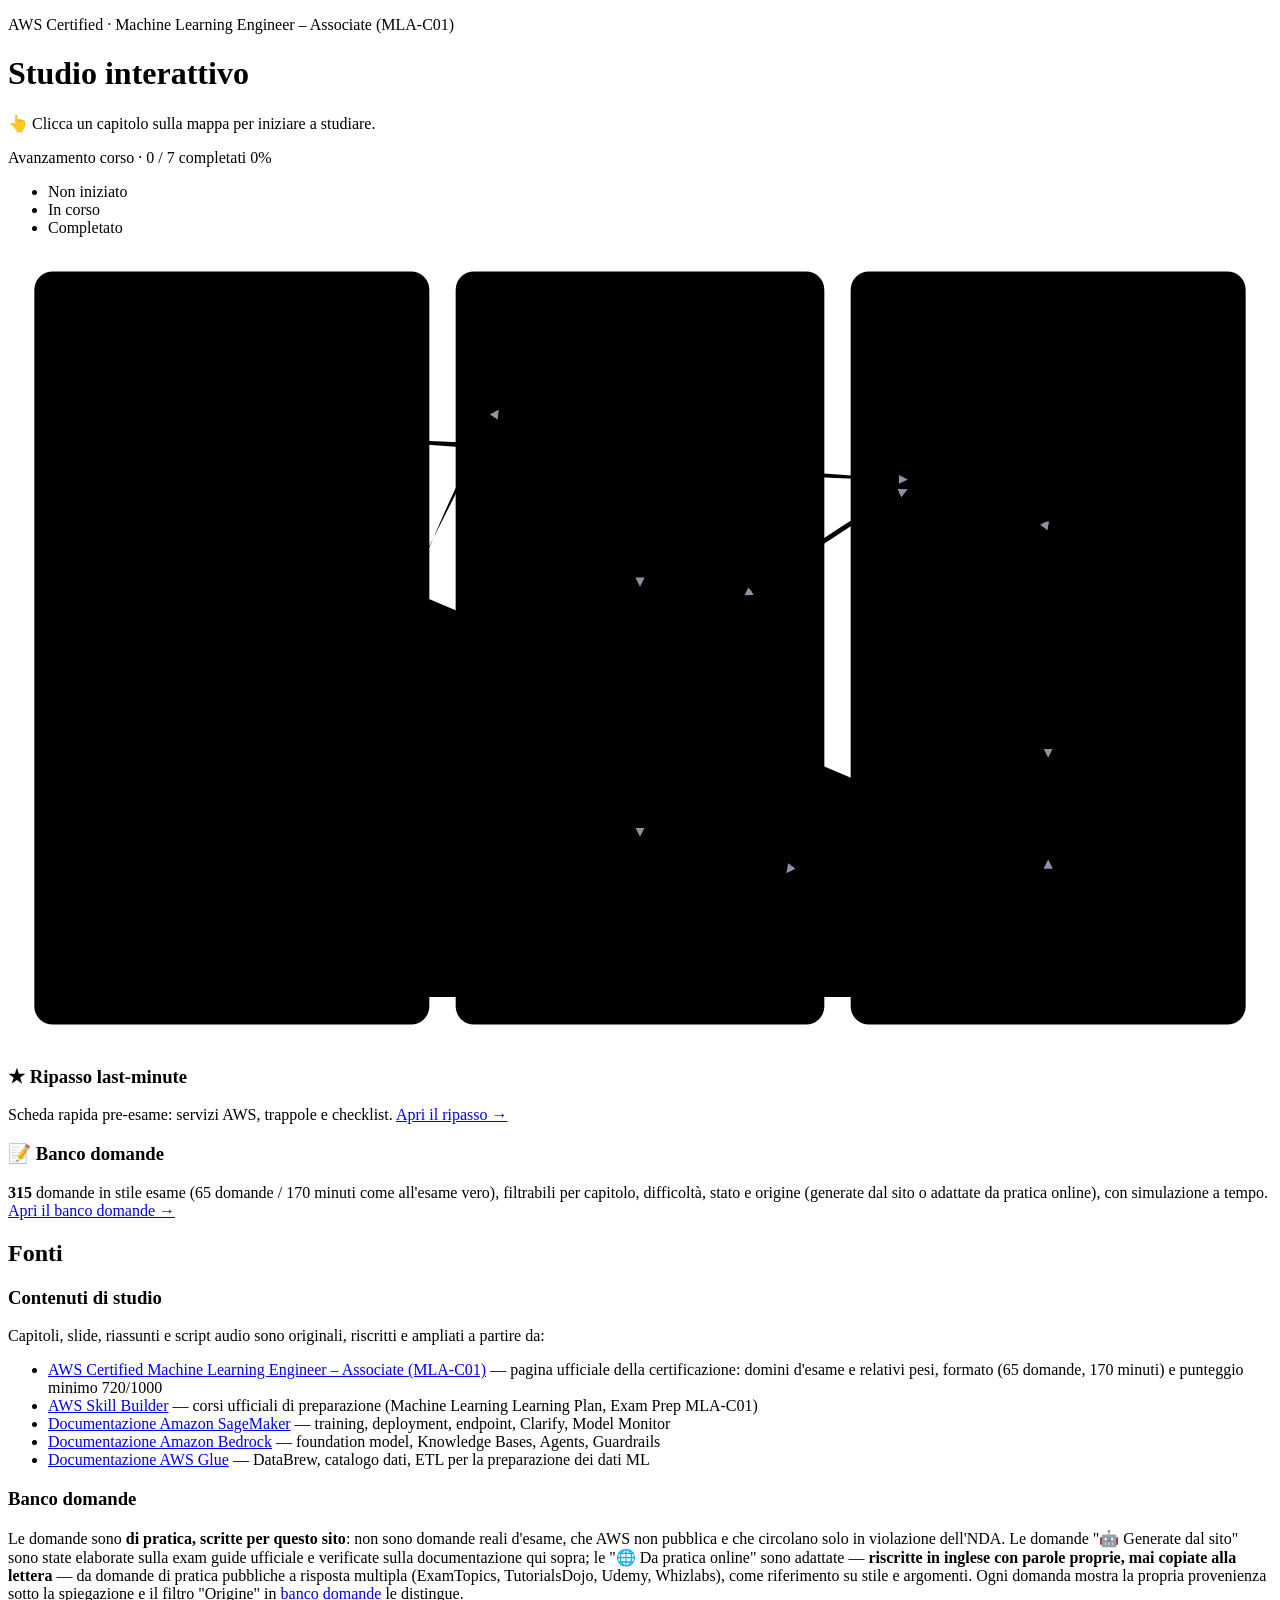
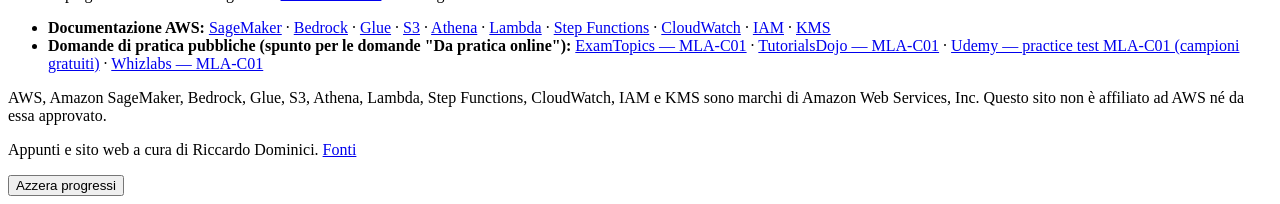
==== index.html @ 5196322f "Banco domande v1: 315 domande MLA-C01 (7 file x 45) + fix chiave ch3-q42 315 domande in stile esame," ====
<!DOCTYPE html>
<html lang="it">
<head>
  <meta charset="UTF-8">
  <meta name="viewport" content="width=device-width, initial-scale=1.0">
  <title>MLA-C01 Studio — Mappa del corso</title>
  <link rel="stylesheet" href="style.css">
</head>
<body>
  <header class="site-header">
    <div class="wrap">
      <p class="eyebrow">AWS Certified · Machine Learning Engineer – Associate (MLA-C01)</p>
      <h1>Studio interattivo</h1>
      <p class="subtitle">👆 Clicca un capitolo sulla mappa per iniziare a studiare.</p>
      <div class="progress-wrap">
        <div class="progress-meta">
          <span id="progress-label">Avanzamento corso</span>
          <span id="progress-pct">0%</span>
        </div>
        <div class="progress-bar" role="progressbar" aria-label="Avanzamento corso" aria-valuemin="0" aria-valuemax="100" aria-valuenow="0">
          <div id="progress-fill" class="progress-fill"></div>
        </div>
      </div>
      <ul class="legend">
        <li><span class="dot status-todo"></span> Non iniziato</li>
        <li><span class="dot status-doing"></span> In corso</li>
        <li><span class="dot status-done"></span> Completato</li>
      </ul>
    </div>
  </header>

  <main class="wrap">
    <section id="map-container" class="map-container" aria-live="polite">
      <p class="muted">Caricamento mappa…</p>
    </section>
    <p id="content-warning" class="notice" hidden></p>
    <section class="areas-list">
      <div class="area-cards">
        <article class="area-card ripasso-card"><h3>★ Ripasso last-minute</h3><p>Scheda rapida pre-esame: servizi AWS, trappole e checklist. <a href="chapter.html?id=quick-ref">Apri il ripasso →</a></p></article>
        <article class="area-card domande-card"><h3>📝 Banco domande</h3><p><strong id="qbank-count">315</strong> domande in stile esame (65 domande / 170 minuti come all'esame vero), filtrabili per capitolo, difficoltà, stato e origine (generate dal sito o adattate da pratica online), con simulazione a tempo. <a href="domande.html">Apri il banco domande →</a></p></article>
      </div>
    </section>

    <section id="fonti" class="sources">
      <h2>Fonti</h2>

      <h3>Contenuti di studio</h3>
      <p>Capitoli, slide, riassunti e script audio sono originali, riscritti e ampliati a partire da:</p>
      <ul>
        <li><a href="https://aws.amazon.com/certification/certified-machine-learning-engineer-associate/">AWS Certified Machine Learning Engineer – Associate (MLA-C01)</a> — pagina ufficiale della certificazione: domini d'esame e relativi pesi, formato (65 domande, 170 minuti) e punteggio minimo 720/1000</li>
        <li><a href="https://skillbuilder.aws/learn">AWS Skill Builder</a> — corsi ufficiali di preparazione (Machine Learning Learning Plan, Exam Prep MLA-C01)</li>
        <li><a href="https://docs.aws.amazon.com/sagemaker/">Documentazione Amazon SageMaker</a> — training, deployment, endpoint, Clarify, Model Monitor</li>
        <li><a href="https://docs.aws.amazon.com/bedrock/">Documentazione Amazon Bedrock</a> — foundation model, Knowledge Bases, Agents, Guardrails</li>
        <li><a href="https://docs.aws.amazon.com/glue/">Documentazione AWS Glue</a> — DataBrew, catalogo dati, ETL per la preparazione dei dati ML</li>
      </ul>

      <h3>Banco domande</h3>
      <p>
        Le domande sono <strong>di pratica, scritte per questo sito</strong>: non sono domande reali
        d'esame, che AWS non pubblica e che circolano solo in violazione dell'NDA. Le domande
        "🤖 Generate dal sito" sono state elaborate sulla exam guide ufficiale e verificate sulla
        documentazione qui sopra; le "🌐 Da pratica online" sono adattate — <strong>riscritte in
        inglese con parole proprie, mai copiate alla lettera</strong> — da domande di pratica pubbliche a risposta multipla
        (ExamTopics, TutorialsDojo, Udemy, Whizlabs), come
        riferimento su stile e argomenti. Ogni domanda mostra la propria
        provenienza sotto la spiegazione e il filtro "Origine" in
        <a href="domande.html">banco domande</a> le distingue.
      </p>
      <ul>
        <li><strong>Documentazione AWS:</strong>
          <a href="https://docs.aws.amazon.com/sagemaker/">SageMaker</a> ·
          <a href="https://docs.aws.amazon.com/bedrock/">Bedrock</a> ·
          <a href="https://docs.aws.amazon.com/glue/">Glue</a> ·
          <a href="https://docs.aws.amazon.com/s3/">S3</a> ·
          <a href="https://docs.aws.amazon.com/athena/">Athena</a> ·
          <a href="https://docs.aws.amazon.com/lambda/">Lambda</a> ·
          <a href="https://docs.aws.amazon.com/step-functions/">Step Functions</a> ·
          <a href="https://docs.aws.amazon.com/cloudwatch/">CloudWatch</a> ·
          <a href="https://docs.aws.amazon.com/iam/">IAM</a> ·
          <a href="https://docs.aws.amazon.com/kms/">KMS</a>
        </li>
        <li><strong>Domande di pratica pubbliche (spunto per le domande "Da pratica online"):</strong>
          <a href="https://www.examtopics.com/exams/amazon/aws-certified-machine-learning-engineer-associate/">ExamTopics — MLA-C01</a> ·
          <a href="https://tutorialsdojo.com/">TutorialsDojo — MLA-C01</a> ·
          <a href="https://www.udemy.com/">Udemy — practice test MLA-C01 (campioni gratuiti)</a> ·
          <a href="https://www.whizlabs.com/">Whizlabs — MLA-C01</a>
        </li>
      </ul>
      <p class="muted small">
        AWS, Amazon SageMaker, Bedrock, Glue, S3, Athena, Lambda, Step Functions, CloudWatch,
        IAM e KMS sono marchi di Amazon Web Services, Inc.
        Questo sito non è affiliato ad AWS né da essa approvato.
      </p>
    </section>
  </main>

  <footer class="site-footer">
    <div class="wrap">
      <p class="muted small">Appunti e sito web a cura di Riccardo Dominici. <a href="#fonti">Fonti</a></p>
      <button id="reset-btn" class="btn ghost small" type="button">Azzera progressi</button>
    </div>
  </footer>

  <script src="tracker.js"></script>
  <script src="app.js"></script>
  <script src="map.js"></script>
  <script>
    document.addEventListener('DOMContentLoaded', function () {
      var app = window.MLA.app, tracker = window.MLA.tracker;
      var ids = app.CHAPTERS.map(function (c) { return c.id; });

      function drawProgress() {
        var p = tracker.progress(ids);
        document.getElementById('progress-label').textContent =
          'Avanzamento corso · ' + p.done + ' / ' + p.total + ' completati';
        document.getElementById('progress-pct').textContent = p.pct + '%';
        var fill = document.getElementById('progress-fill');
        fill.style.width = p.pct + '%';
        fill.parentElement.setAttribute('aria-valuenow', String(p.pct));
      }

      app.loadContent().then(function (res) {
        if (res.missing.length || Object.keys(res.chapters).length < 7) {
          var w = document.getElementById('content-warning');
          w.hidden = false;
          w.textContent = '📦 Alcuni contenuti sono in arrivo: i capitoli senza dati mostrano il titolo provvisorio.';
        }
        window.MLA.map.render(document.getElementById('map-container'), res.chapters);
        drawProgress();
      });

      document.getElementById('reset-btn').addEventListener('click', function () {
        if (confirm('Azzerare tutti i progressi?')) {
          tracker.resetAll();
          location.reload();
        }
      });

      // Ridisegna la mappa quando si torna da un capitolo (stato aggiornato).
      window.addEventListener('pageshow', function () {
        if (document.getElementById('map-container').querySelector('svg')) {
          app.loadContent().then(function (res) {
            window.MLA.map.render(document.getElementById('map-container'), res.chapters);
            drawProgress();
          });
        }
      });
    });
  </script>
</body>
</html>
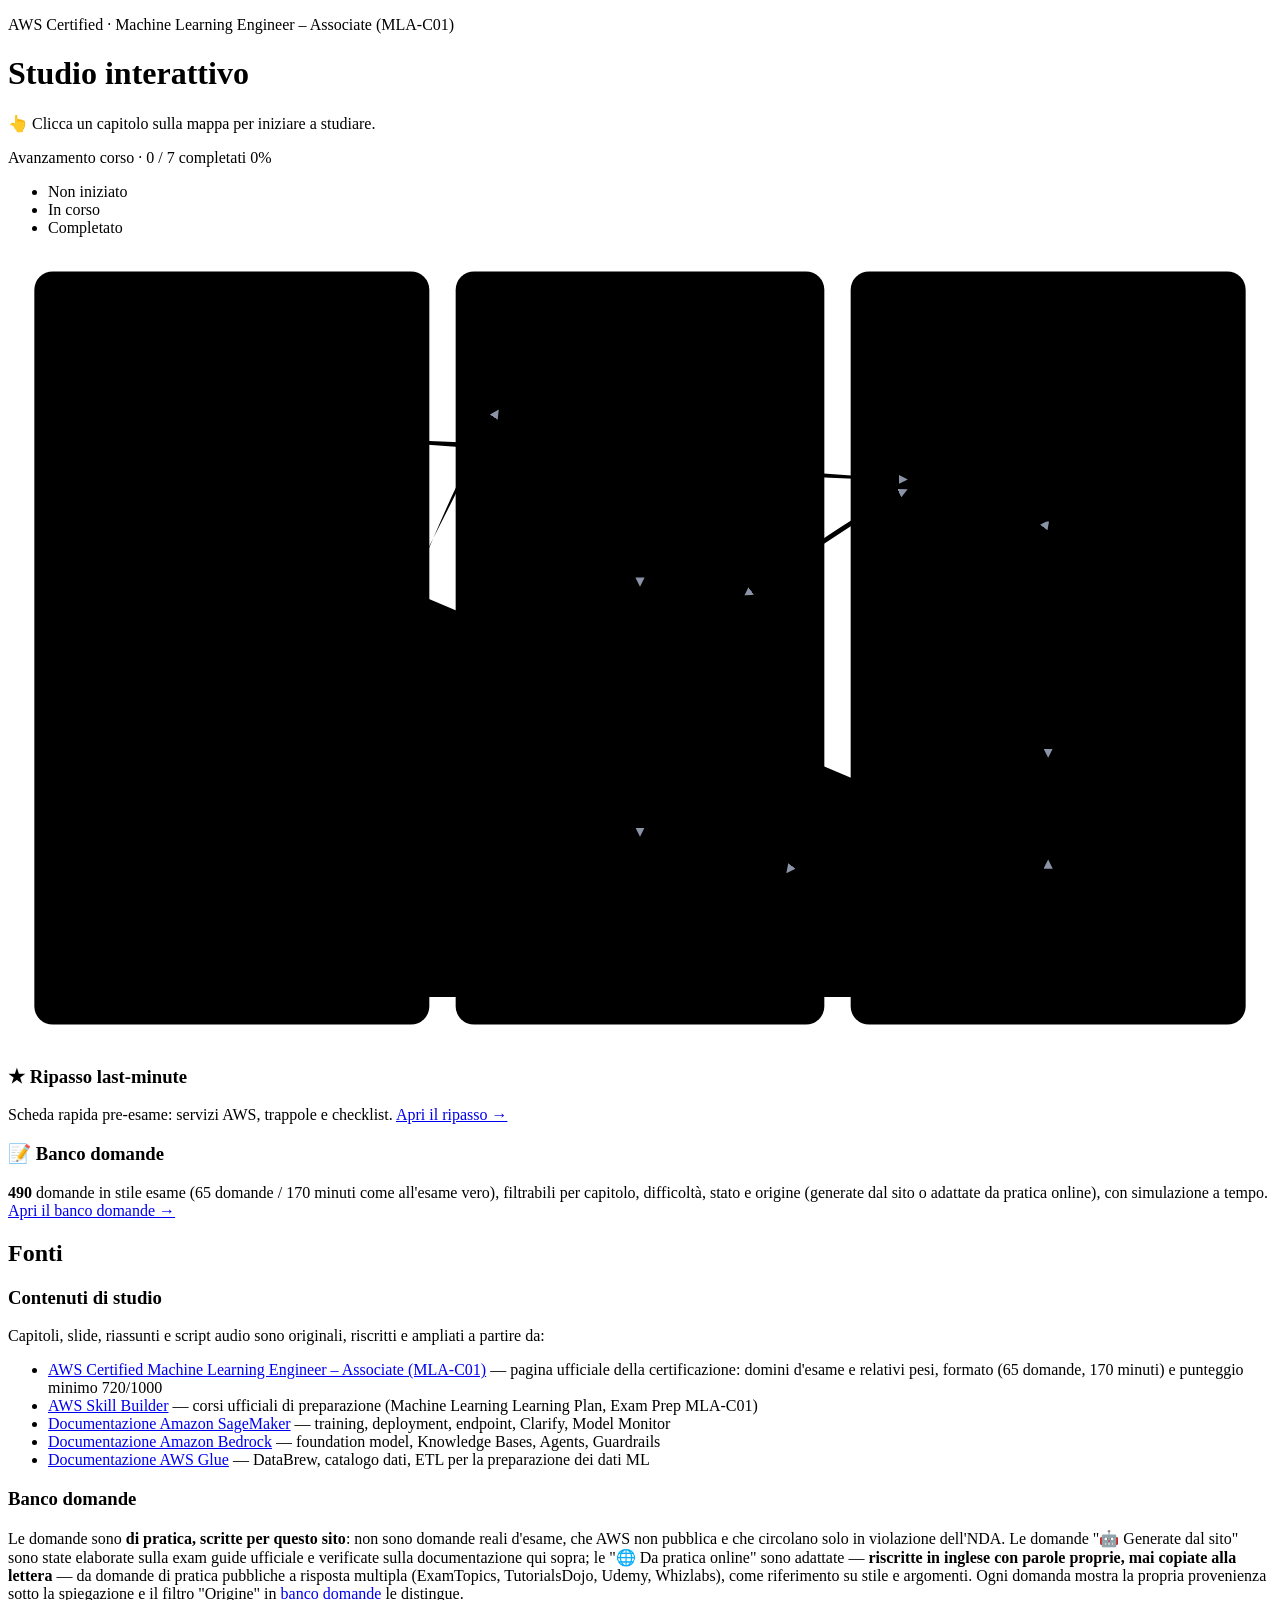
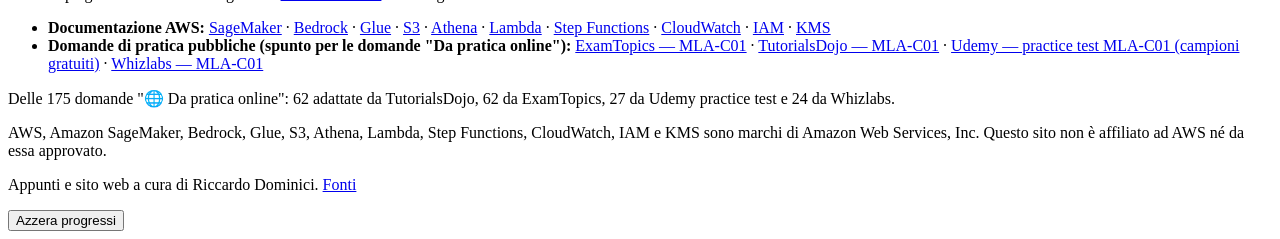
==== commit 66529268: "Banco domande ch7: 70 domande + home con conteggio 490 e fonti - Merge 25 ext: 10 TutorialsDojo, 8 E" ====
--- a/index.html
+++ b/index.html
@@ -37,7 +37,7 @@
     <section class="areas-list">
       <div class="area-cards">
         <article class="area-card ripasso-card"><h3>★ Ripasso last-minute</h3><p>Scheda rapida pre-esame: servizi AWS, trappole e checklist. <a href="chapter.html?id=quick-ref">Apri il ripasso →</a></p></article>
-        <article class="area-card domande-card"><h3>📝 Banco domande</h3><p><strong id="qbank-count">315</strong> domande in stile esame (65 domande / 170 minuti come all'esame vero), filtrabili per capitolo, difficoltà, stato e origine (generate dal sito o adattate da pratica online), con simulazione a tempo. <a href="domande.html">Apri il banco domande →</a></p></article>
+        <article class="area-card domande-card"><h3>📝 Banco domande</h3><p><strong id="qbank-count">490</strong> domande in stile esame (65 domande / 170 minuti come all'esame vero), filtrabili per capitolo, difficoltà, stato e origine (generate dal sito o adattate da pratica online), con simulazione a tempo. <a href="domande.html">Apri il banco domande →</a></p></article>
       </div>
     </section>
 
@@ -86,6 +86,10 @@
           <a href="https://www.whizlabs.com/">Whizlabs — MLA-C01</a>
         </li>
       </ul>
+      <p>
+        Delle 175 domande "🌐 Da pratica online": 62 adattate da TutorialsDojo,
+        62 da ExamTopics, 27 da Udemy practice test e 24 da Whizlabs.
+      </p>
       <p class="muted small">
         AWS, Amazon SageMaker, Bedrock, Glue, S3, Athena, Lambda, Step Functions, CloudWatch,
         IAM e KMS sono marchi di Amazon Web Services, Inc.
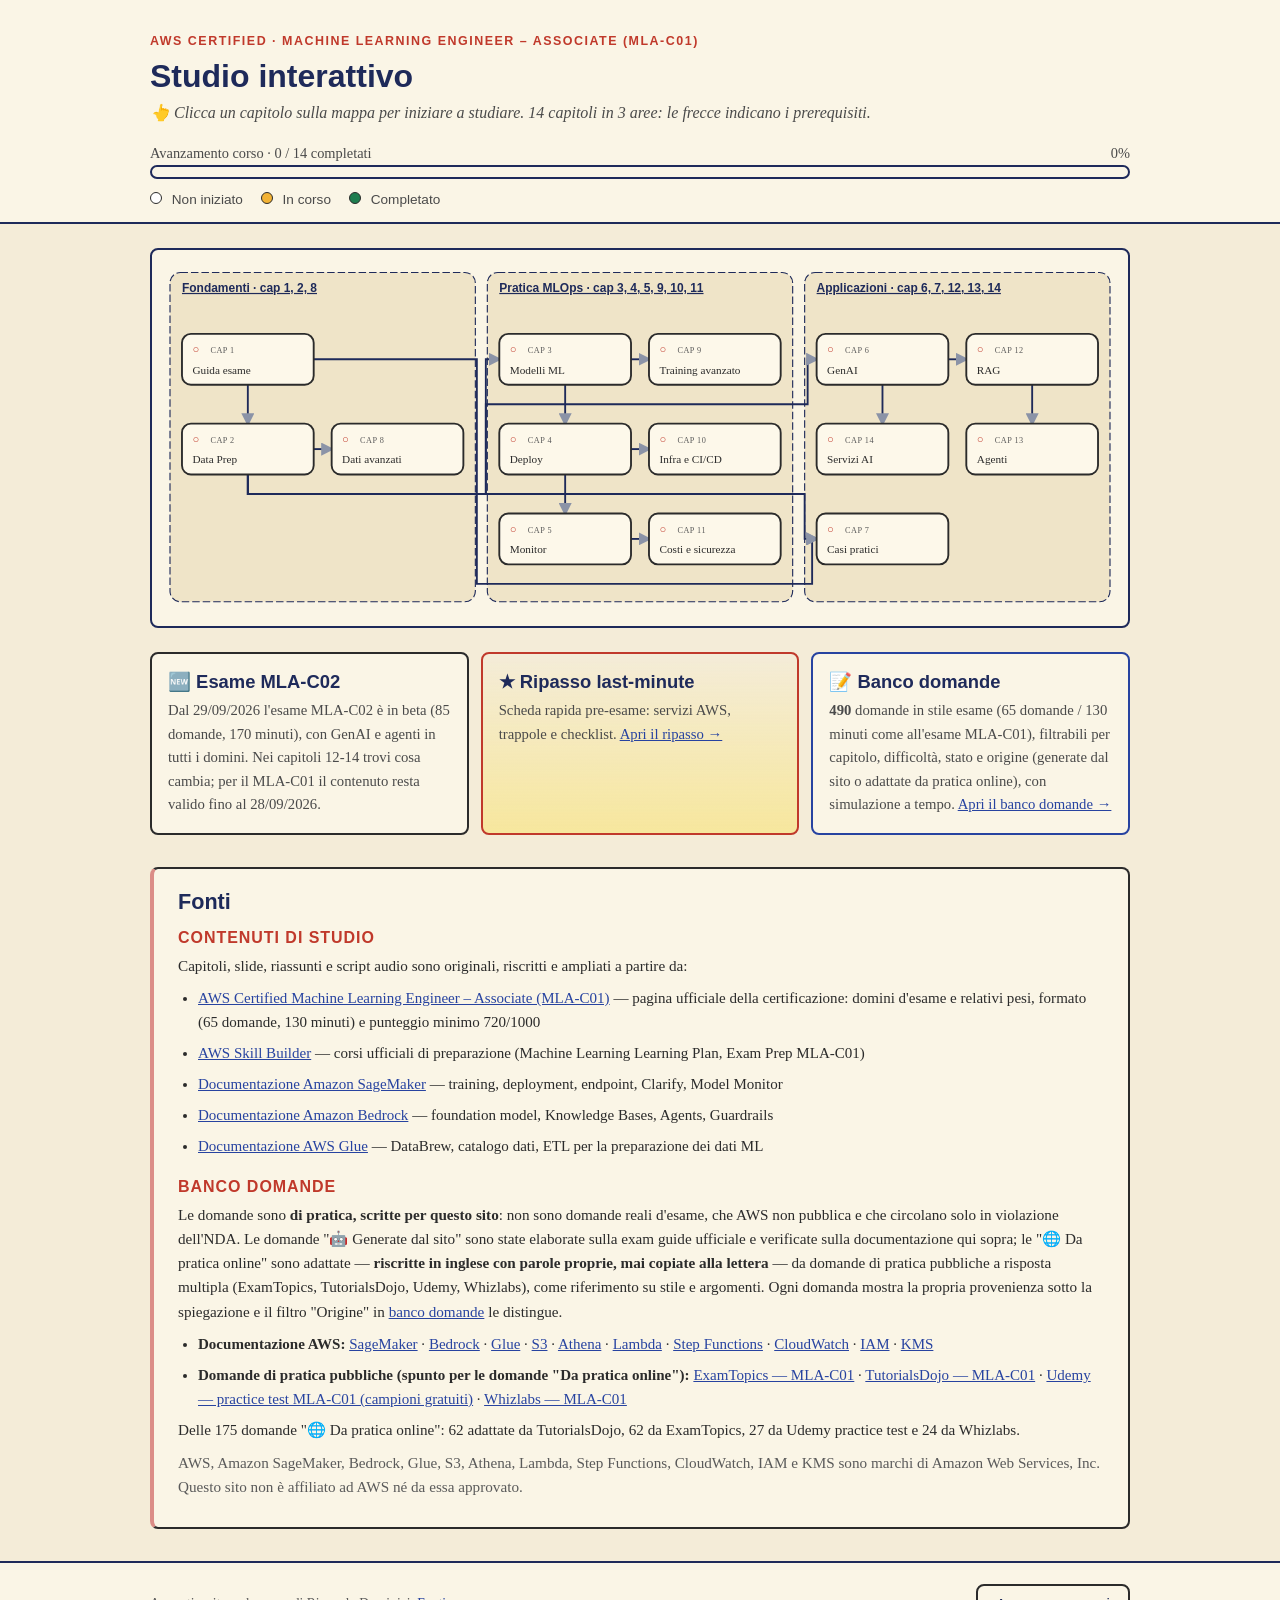
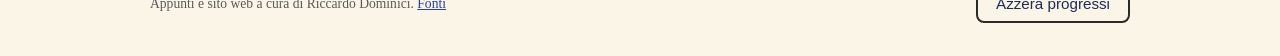
==== commit 74a3e4bb: "Sito a 14 capitoli: un file per capitolo, narrazione per slide, TTS con cache I due JSON condivisi (" ====
--- a/index.html
+++ b/index.html
@@ -11,7 +11,7 @@
     <div class="wrap">
       <p class="eyebrow">AWS Certified · Machine Learning Engineer – Associate (MLA-C01)</p>
       <h1>Studio interattivo</h1>
-      <p class="subtitle">👆 Clicca un capitolo sulla mappa per iniziare a studiare.</p>
+      <p class="subtitle">👆 Clicca un capitolo sulla mappa per iniziare a studiare. 14 capitoli in 3 aree: le frecce indicano i prerequisiti.</p>
       <div class="progress-wrap">
         <div class="progress-meta">
           <span id="progress-label">Avanzamento corso</span>
@@ -36,8 +36,9 @@
     <p id="content-warning" class="notice" hidden></p>
     <section class="areas-list">
       <div class="area-cards">
+        <article class="area-card c02-card"><h3>🆕 Esame MLA-C02</h3><p>Dal 29/09/2026 l'esame MLA-C02 è in beta (85 domande, 170 minuti), con GenAI e agenti in tutti i domini. Nei capitoli 12-14 trovi cosa cambia; per il MLA-C01 il contenuto resta valido fino al 28/09/2026.</p></article>
         <article class="area-card ripasso-card"><h3>★ Ripasso last-minute</h3><p>Scheda rapida pre-esame: servizi AWS, trappole e checklist. <a href="chapter.html?id=quick-ref">Apri il ripasso →</a></p></article>
-        <article class="area-card domande-card"><h3>📝 Banco domande</h3><p><strong id="qbank-count">490</strong> domande in stile esame (65 domande / 170 minuti come all'esame vero), filtrabili per capitolo, difficoltà, stato e origine (generate dal sito o adattate da pratica online), con simulazione a tempo. <a href="domande.html">Apri il banco domande →</a></p></article>
+        <article class="area-card domande-card"><h3>📝 Banco domande</h3><p><!-- PROVVISORIO: conteggio da aggiornare a fine lavoro --><strong id="qbank-count">490</strong> domande in stile esame (65 domande / 130 minuti come all'esame MLA-C01), filtrabili per capitolo, difficoltà, stato e origine (generate dal sito o adattate da pratica online), con simulazione a tempo. <a href="domande.html">Apri il banco domande →</a></p></article>
       </div>
     </section>
 
@@ -47,7 +48,7 @@
       <h3>Contenuti di studio</h3>
       <p>Capitoli, slide, riassunti e script audio sono originali, riscritti e ampliati a partire da:</p>
       <ul>
-        <li><a href="https://aws.amazon.com/certification/certified-machine-learning-engineer-associate/">AWS Certified Machine Learning Engineer – Associate (MLA-C01)</a> — pagina ufficiale della certificazione: domini d'esame e relativi pesi, formato (65 domande, 170 minuti) e punteggio minimo 720/1000</li>
+        <li><a href="https://aws.amazon.com/certification/certified-machine-learning-engineer-associate/">AWS Certified Machine Learning Engineer – Associate (MLA-C01)</a> — pagina ufficiale della certificazione: domini d'esame e relativi pesi, formato (65 domande, 130 minuti) e punteggio minimo 720/1000</li>
         <li><a href="https://skillbuilder.aws/learn">AWS Skill Builder</a> — corsi ufficiali di preparazione (Machine Learning Learning Plan, Exam Prep MLA-C01)</li>
         <li><a href="https://docs.aws.amazon.com/sagemaker/">Documentazione Amazon SageMaker</a> — training, deployment, endpoint, Clarify, Model Monitor</li>
         <li><a href="https://docs.aws.amazon.com/bedrock/">Documentazione Amazon Bedrock</a> — foundation model, Knowledge Bases, Agents, Guardrails</li>
@@ -124,10 +125,10 @@
       }
 
       app.loadContent().then(function (res) {
-        if (res.missing.length || Object.keys(res.chapters).length < 7) {
+        if (res.missing.length) {
           var w = document.getElementById('content-warning');
           w.hidden = false;
-          w.textContent = '📦 Alcuni contenuti sono in arrivo: i capitoli senza dati mostrano il titolo provvisorio.';
+          w.textContent = '📦 Alcuni contenuti sono in arrivo: i capitoli senza dati mostrano "in arrivo".';
         }
         window.MLA.map.render(document.getElementById('map-container'), res.chapters);
         drawProgress();
--- a/style.css
+++ b/style.css
@@ -0,0 +1,713 @@
+/* style.css — tema "carta e penna" pulito.
+ * Palette carta/inchiostro invariata, tipografia di sistema leggibile,
+ * angoli dritti, niente rotazioni né texture rumorose. Zero dipendenze,
+ * tutto offline (solo font di sistema). I selettori usati dal JS
+ * (map.js, chapter.js, quiz.js, app.js, tracker.js) sono invariati. */
+
+:root {
+  --carta: #f4ecd8;          /* sfondo pagina: carta crema */
+  --carta-chiara: #faf5e6;   /* foglietti / schede */
+  --margine-rosso: rgba(198, 72, 72, 0.6);
+  --inchiostro: #2b2b2b;     /* testo corpo: quasi-nero */
+  --inchiostro-blu: #1e2a5a; /* titoli: blu-notte */
+  --penna-blu: #2743a0;
+  --penna-rossa: #c0392b;
+  --penna-verde: #1e7d4f;
+  --evidenziatore: rgba(250, 225, 90, 0.65);
+  --radius: 8px;
+  --font-ui: -apple-system, BlinkMacSystemFont, "Inter", "Segoe UI", Roboto, Helvetica, Arial, sans-serif;
+  --font-testo: Georgia, "Times New Roman", serif;
+}
+
+* { box-sizing: border-box; }
+
+body {
+  margin: 0;
+  color: var(--inchiostro);
+  font-family: var(--font-testo);
+  line-height: 1.6;
+  background-color: var(--carta);
+}
+
+.wrap { max-width: 1020px; margin: 0 auto; padding: 0 20px; }
+
+h1, h2, h3 {
+  font-family: var(--font-ui);
+  color: var(--inchiostro-blu);
+  line-height: 1.25;
+}
+
+a { color: var(--penna-blu); text-decoration: underline; }
+a:hover { color: var(--inchiostro-blu); }
+
+/* ---------- Header / progresso / legenda ---------- */
+
+.site-header {
+  background: var(--carta-chiara);
+  border-bottom: 2px solid var(--inchiostro-blu);
+  padding: 32px 0 12px;
+}
+.eyebrow {
+  color: var(--penna-rossa);
+  text-transform: uppercase;
+  letter-spacing: 0.12em;
+  font-size: 0.78rem;
+  margin: 0;
+  font-family: var(--font-ui);
+  font-weight: 700;
+}
+.site-header h1 { margin: 4px 0 0; font-size: 2rem; }
+.subtitle { color: #4a4a4a; margin: 4px 0 16px; font-style: italic; }
+
+.progress-meta { display: flex; justify-content: space-between; font-size: 0.9rem; color: #4a4a4a; }
+.progress-bar {
+  height: 14px;
+  background: var(--carta-chiara);
+  border: 2px solid var(--inchiostro-blu);
+  border-radius: var(--radius);
+  overflow: hidden;
+}
+.progress-fill {
+  height: 100%;
+  width: 0;
+  background: linear-gradient(180deg, rgba(46, 125, 50, 0.85), rgba(46, 125, 50, 0.65));
+  transition: width 0.4s ease;
+}
+
+.legend { display: flex; gap: 18px; list-style: none; padding: 10px 0 0; margin: 0; font-size: 0.85rem; color: #4a4a4a; flex-wrap: wrap; font-family: var(--font-ui); }
+.dot { display: inline-block; width: 12px; height: 12px; border-radius: 50%; margin-right: 6px; vertical-align: baseline; border: 1px solid var(--inchiostro); }
+.dot.status-todo { background: #fff; }
+.dot.status-doing { background: #f2b234; }
+.dot.status-done { background: var(--penna-verde); }
+
+/* ---------- Mappa SVG ---------- */
+
+.map-container {
+  margin: 24px 0;
+  background: var(--carta-chiara);
+  border: 2px solid var(--inchiostro-blu);
+  border-radius: var(--radius);
+  padding: 12px;
+}
+.map-container svg { width: 100%; height: auto; display: block; }
+
+.map-band { fill: #efe4c8; stroke: var(--inchiostro-blu); stroke-width: 1.5; stroke-dasharray: 10 4; }
+.map-band-label {
+  fill: var(--inchiostro-blu);
+  font-size: 16px;
+  font-weight: 700;
+  font-family: var(--font-ui);
+  text-decoration: underline;
+}
+.map-edge { fill: none; stroke: var(--inchiostro-blu); stroke-width: 2.5; }
+.map-edge.dashed { stroke-dasharray: 7 6; }
+
+.map-node { cursor: pointer; font-family: var(--font-testo); }
+.map-node-box { stroke-width: 2.5; transition: filter 0.15s ease; }
+.map-node:hover .map-node-box, .map-node:focus .map-node-box { filter: brightness(0.96); stroke-width: 3.5; }
+.map-node:focus { outline: 2px dashed var(--penna-rossa); outline-offset: 3px; }
+/* foglietti: carta chiara, bordo inchiostro */
+.status-todo .map-node-box { fill: #fdf8ea; stroke: var(--inchiostro); }
+.status-doing .map-node-box { fill: #fdf3d0; stroke: var(--inchiostro-blu); }
+.status-done .map-node-box { fill: #eef3e4; stroke: var(--penna-verde); }
+.map-node-badge { font-size: 15px; font-weight: 700; font-family: var(--font-ui); }
+.status-todo .map-node-badge { fill: var(--penna-rossa); }
+.status-doing .map-node-badge { fill: var(--penna-blu); }
+.status-done .map-node-badge { fill: var(--penna-verde); }
+.map-node-cap { fill: #5a5a5a; font-size: 11px; letter-spacing: 0.06em; }
+.map-node-title { fill: var(--inchiostro); font-size: 15px; }
+
+/* Elenco della mappa su telefono (sostituisce l'SVG sotto 640 px) */
+.map-list { display: grid; gap: 18px; }
+.map-list-head { margin: 0 0 6px; font-size: 1.05rem; color: var(--inchiostro-blu); }
+.map-list-items { list-style: none; margin: 0; padding: 0; display: grid; gap: 8px; }
+.map-item {
+  display: flex; gap: 12px; align-items: flex-start; padding: 12px 14px;
+  border: 2px solid var(--inchiostro); border-radius: 12px; background: #fdf8ea;
+  color: var(--inchiostro); text-decoration: none;
+}
+.map-item.status-doing { background: #fdf3d0; border-color: var(--inchiostro-blu); }
+.map-item.status-done { background: #eef3e4; border-color: var(--penna-verde); }
+.map-item:focus { outline: 2px dashed var(--penna-rossa); outline-offset: 3px; }
+.map-item-badge { min-width: 1.2em; font-weight: 700; }
+.map-item-body { display: flex; flex-direction: column; gap: 2px; min-width: 0; }
+.map-item-cap { font-size: 0.75rem; letter-spacing: 0.06em; color: #5a5a5a; }
+.map-item-title { font-weight: 600; overflow-wrap: anywhere; }
+.map-item-req { font-size: 0.85rem; color: #5a5a5a; }
+
+/* Fonti online in fondo al Riassunto */
+.chapter-sources { margin-top: 24px; padding-top: 12px; border-top: 1px dashed var(--inchiostro); }
+.chapter-sources h3 { margin: 0 0 6px; font-size: 1rem; color: var(--inchiostro-blu); }
+.chapter-sources ul { margin: 0; padding-left: 20px; }
+.chapter-sources li { margin: 4px 0; overflow-wrap: anywhere; }
+
+/* ---------- Schede aree ---------- */
+
+.area-cards { display: grid; grid-template-columns: repeat(auto-fit, minmax(260px, 1fr)); gap: 12px; margin-bottom: 32px; }
+.area-card {
+  background: var(--carta-chiara);
+  border: 2px solid var(--inchiostro);
+  border-radius: var(--radius);
+  padding: 16px;
+}
+.area-card h3 { margin: 0 0 6px; font-size: 1.15rem; }
+.area-card p { margin: 0; color: #4a4a4a; font-size: 0.92rem; }
+.ripasso-card {
+  border-color: var(--penna-rossa);
+  background: linear-gradient(180deg, transparent, var(--evidenziatore) 140%);
+}
+
+.notice {
+  background: var(--carta-chiara);
+  border: 2px dashed var(--penna-rossa);
+  border-radius: var(--radius);
+  padding: 12px 16px;
+}
+.muted { color: #5a5a5a; }
+.small { font-size: 0.85rem; }
+
+/* ---------- Pagina capitolo ---------- */
+
+.chapter { padding-top: 24px; padding-bottom: 48px; }
+.chapter-head { display: flex; align-items: center; gap: 12px; margin-bottom: 8px; flex-wrap: wrap; }
+.back { color: var(--penna-blu); font-weight: 700; font-family: var(--font-ui); }
+.area-tag {
+  font-size: 0.8rem;
+  padding: 3px 10px;
+  border-radius: var(--radius);
+  border: 2px solid var(--inchiostro);
+  color: var(--inchiostro);
+  font-family: var(--font-ui);
+  font-weight: 700;
+  /* effetto evidenziatore */
+  background: linear-gradient(180deg, transparent 10%, var(--evidenziatore) 10%, var(--evidenziatore) 90%, transparent 90%);
+}
+.area-fondamenti { border-color: var(--penna-blu); }
+.area-mlops { border-color: #b07d10; }
+.area-applicazioni { border-color: var(--penna-verde); }
+
+.block {
+  position: relative;
+  background-color: var(--carta-chiara);
+  border: 2px solid var(--inchiostro);
+  border-left: 4px solid var(--margine-rosso); /* idea del margine, in tinta unita */
+  border-radius: var(--radius);
+  padding: 18px 20px;
+  margin: 20px 0;
+}
+.block h2 { margin: 0 0 10px; font-size: 1.35rem; }
+.keywords { display: grid; grid-template-columns: 180px 1fr; gap: 8px 14px; margin: 0; }
+.keywords dt {
+  font-weight: 700;
+  color: var(--inchiostro-blu);
+  /* tinta piena evidenziatore: il termine sta DENTRO il riquadro */
+  background: var(--evidenziatore);
+  padding: 3px 10px;
+  line-height: 1.5;
+  border-radius: 2px;
+  align-self: start;
+  -webkit-box-decoration-break: clone;
+  box-decoration-break: clone;
+}
+.keywords dd { margin: 0; }
+
+/* ---------- Slide ---------- */
+
+.slide-card {
+  background: #fffdf4;
+  border: 2px solid var(--inchiostro-blu);
+  border-radius: var(--radius);
+  /* Task5: slide protagonista della tab Lezione */
+  padding: 28px 32px;
+  min-height: 300px;
+}
+.slide-body { font-size: 1.08rem; line-height: 1.65; }
+.slide-body h3 { margin-top: 0; font-size: 1.45rem; line-height: 1.3; }
+.slide-body ul { padding-left: 22px; }
+.slide-body li { margin: 8px 0; }
+.slide-bar { display: flex; align-items: center; justify-content: space-between; margin-top: 16px; gap: 8px; }
+.slide-counter { color: #5a5a5a; font-size: 0.9rem; font-family: var(--font-ui); }
+
+/* ---------- Audio ---------- */
+
+.audio-player { width: 100%; }
+.audio-missing { margin: 0; font-style: italic; }
+
+/* ---------- Quiz ---------- */
+
+.quiz-q {
+  border: 2px solid var(--inchiostro);
+  border-radius: var(--radius);
+  padding: 12px 16px;
+  margin: 0 0 14px;
+  background: #fffdf4;
+}
+.quiz-q legend { font-family: var(--font-ui); font-weight: 700; color: var(--inchiostro-blu); padding: 0 8px; }
+.quiz-opt { display: block; padding: 5px 0; cursor: pointer; }
+.quiz-opt:hover { background: rgba(250, 225, 90, 0.25); }
+.quiz-opt input { margin-right: 8px; accent-color: var(--penna-rossa); }
+.quiz-feedback { margin-top: 8px; padding: 8px 12px; font-size: 0.92rem; border-width: 2px; border-style: solid; border-radius: var(--radius); }
+/* niente riempimenti piatti scuri: carta chiara + bordo penna */
+.quiz-feedback.ok {
+  background: #fffdf4;
+  border-color: var(--penna-verde);
+  color: #14532d;
+}
+.quiz-feedback.ko {
+  background: #fffdf4;
+  border-color: var(--penna-rossa);
+  color: #7f1d1d;
+}
+.quiz-actions { display: flex; align-items: center; gap: 16px; flex-wrap: wrap; }
+.quiz-result {
+  color: var(--inchiostro);
+  margin: 0;
+  padding: 2px 8px;
+  background: linear-gradient(180deg, transparent 20%, var(--evidenziatore) 20%, var(--evidenziatore) 88%, transparent 88%);
+}
+
+/* ---------- Bottone completamento ---------- */
+
+.done-row { margin: 24px 0; text-align: center; }
+
+/* ---------- Bottoni ---------- */
+
+.btn {
+  background: var(--carta-chiara);
+  color: var(--inchiostro-blu);
+  border: 2px solid var(--inchiostro);
+  border-radius: var(--radius);
+  padding: 9px 18px;
+  font-size: 0.95rem;
+  font-family: var(--font-ui);
+  cursor: pointer;
+  transition: border-color 0.12s ease, box-shadow 0.12s ease;
+}
+.btn:hover:not(:disabled) {
+  border-color: var(--inchiostro-blu);
+  box-shadow: 2px 2px 0 rgba(30, 42, 90, 0.35);
+}
+.btn:disabled { opacity: 0.4; cursor: default; }
+.btn.primary { background: var(--evidenziatore); border-color: var(--inchiostro-blu); font-weight: 700; }
+.btn.primary:hover { background: rgba(250, 225, 90, 0.85); }
+.btn.big { font-size: 1.05rem; padding: 12px 28px; }
+/* timbro di completamento */
+.btn.done {
+  background: #fffdf4;
+  border: 3px double var(--penna-rossa);
+  border-radius: var(--radius);
+  color: var(--penna-rossa);
+  font-weight: 700;
+  letter-spacing: 0.04em;
+}
+.btn.done:hover:not(:disabled) { border-color: var(--penna-rossa); }
+.btn.ghost { background: transparent; }
+.slide-nav { min-width: 52px; }
+button:focus-visible, a:focus-visible, input:focus-visible {
+  outline: 2px dashed var(--penna-rossa);
+  outline-offset: 2px;
+}
+
+/* ---------- Footer ---------- */
+
+.site-footer { border-top: 2px solid var(--inchiostro-blu); padding: 16px 0 28px; background: var(--carta-chiara); }
+.site-footer .wrap { display: flex; align-items: center; justify-content: space-between; gap: 12px; flex-wrap: wrap; }
+
+@media (max-width: 640px) {
+  .site-header h1 { font-size: 1.5rem; }
+  .area-cards { grid-template-columns: 1fr; }
+  .keywords { grid-template-columns: 1fr; }
+  .quiz-actions { flex-direction: column; align-items: stretch; }
+  .block { border-left-width: 3px; }
+  .slide-bar { flex-wrap: wrap; }
+  .map-container { padding: 8px; }
+  .legend { gap: 12px; }
+}
+
+/* ---------- Pagina capitolo a tab + lezione guidata ---------- */
+/* Solo riuso variabili esistenti: carta, inchiostro, evidenziatore. */
+
+.tablist {
+  display: flex;
+  gap: 8px;
+  flex-wrap: wrap;
+  margin: 16px 0 0;
+}
+.tab {
+  background: var(--carta-chiara);
+  color: var(--inchiostro-blu);
+  border: 2px solid var(--inchiostro);
+  border-radius: var(--radius);
+  padding: 9px 18px;
+  font-size: 0.95rem;
+  font-family: var(--font-ui);
+  cursor: pointer;
+}
+.tab:hover { border-color: var(--inchiostro-blu); box-shadow: 2px 2px 0 rgba(30, 42, 90, 0.35); }
+.tab[aria-selected="true"] {
+  background: linear-gradient(180deg, transparent 10%, var(--evidenziatore) 10%, var(--evidenziatore) 90%, transparent 90%), var(--carta-chiara);
+  border-color: var(--inchiostro-blu);
+  font-weight: 700;
+}
+.tabpanel { margin-top: 0; }
+.tabpanel[hidden] { display: none; }
+
+/* Player custom */
+.player { margin-bottom: 16px; }
+.player-row { display: flex; align-items: center; gap: 8px; flex-wrap: wrap; }
+.player .time {
+  font-family: var(--font-ui);
+  color: var(--inchiostro-blu);
+  font-size: 0.9rem;
+  white-space: nowrap;
+}
+.speed-group { display: inline-flex; gap: 4px; flex-wrap: wrap; }
+.speed-btn { padding: 5px 10px; font-size: 0.82rem; }
+.speed-btn.on { background: var(--evidenziatore); border-color: var(--inchiostro-blu); font-weight: 700; }
+.seek-wrap { position: relative; margin-top: 10px; }
+.seek { width: 100%; accent-color: var(--penna-rossa); }
+.seek-ticks { position: relative; height: 8px; }
+.seek-tick {
+  position: absolute;
+  top: 0;
+  width: 2px;
+  height: 8px;
+  background: var(--inchiostro-blu);
+  opacity: 0.55;
+}
+
+/* Trascrizione karaoke */
+.transcript {
+  margin-top: 16px;
+  /* Task5: trascrizione secondaria e compatta, karaoke invariato */
+  max-height: 180px;
+  overflow-y: auto;
+  padding: 8px 10px;
+  border: 1px solid rgba(43, 43, 43, 0.35);
+  border-radius: var(--radius);
+  background: var(--carta-chiara);
+  font-size: 0.92rem;
+}
+.sentence {
+  margin: 0 0 8px;
+  padding: 6px 10px;
+  border-radius: 4px;
+  line-height: 1.55;
+}
+.sentence.clickable { cursor: pointer; }
+.sentence.clickable:hover { background: rgba(250, 225, 90, 0.25); }
+.sentence.active {
+  /* giallo evidenziatore del tema, tinta piena per massima visibilità */
+  background: var(--evidenziatore);
+  font-weight: 700;
+  color: var(--inchiostro-blu);
+}
+
+@media (max-width: 640px) {
+  .player-row { align-items: stretch; }
+  /* Task5: slide protagonista anche su mobile, transcript compatto */
+  .slide-card { padding: 20px 18px; min-height: 220px; }
+  .slide-body { font-size: 1rem; }
+  .slide-body h3 { font-size: 1.2rem; }
+  .transcript { max-height: 140px; }
+}
+
+/* Formule MathML - task6 */
+.slide-body li.has-formula { list-style: none; margin-left: -22px; }
+.formula {
+  /* riquadro formula: centrata, serif grande, evidenziatore sobrio in palette */
+  text-align: center;
+  font-family: var(--font-testo);
+  font-size: 1.25rem;
+  line-height: 2;
+  padding: 12px 16px;
+  margin: 12px 0 6px;
+  background: var(--carta-chiara);
+  border: 1px solid var(--margine-rosso);
+  border-left: 4px solid var(--penna-blu);
+  border-radius: var(--radius);
+  overflow-x: auto;
+}
+.formula math { font-size: 1.2em; }
+.formula-fb { display: none; }
+.no-mathml .formula math { display: none; }
+.no-mathml .formula-fb {
+  /* fallback Unicode leggibile quando il browser non compone MathML */
+  display: block;
+  font-family: var(--font-testo);
+  font-size: 1.15rem;
+  font-style: italic;
+  color: var(--inchiostro);
+}
+.formula-caption {
+  font-size: 0.98rem;
+  line-height: 1.6;
+  color: var(--inchiostro);
+  margin: 2px 0 10px;
+  padding-left: 4px;
+  border-left: 3px solid var(--evidenziatore);
+}
+.slide-body li.has-diagnosis { list-style: none; margin-left: -22px; }
+.diagnosis-title {
+  font-weight: 700;
+  color: var(--inchiostro-blu);
+  font-size: 1.08rem;
+  margin: 10px 0 4px;
+}
+.diagnosis-text {
+  background: var(--carta-chiara);
+  border: 1px solid var(--margine-rosso);
+  border-left: 4px solid var(--penna-verde);
+  border-radius: var(--radius);
+  padding: 10px 14px;
+  line-height: 1.65;
+  margin-bottom: 8px;
+}
+
+/* ---------- Banco domande (domande.html) ---------- */
+/* Stessa palette carta/inchiostro: chip = foglietti, card = schede. */
+
+.qbank-page { padding-top: 24px; padding-bottom: 56px; }
+
+/* Barra filtri */
+.qb-toolbar {
+  background: var(--carta-chiara);
+  border: 2px solid var(--inchiostro-blu);
+  border-radius: var(--radius);
+  padding: 14px 16px;
+  margin: 20px 0 16px;
+}
+.qb-row {
+  display: flex;
+  align-items: baseline;
+  gap: 10px;
+  flex-wrap: wrap;
+  margin-bottom: 10px;
+}
+.qb-row:last-child { margin-bottom: 0; }
+.qb-label {
+  font-family: var(--font-ui);
+  font-weight: 700;
+  color: var(--inchiostro-blu);
+  font-size: 0.85rem;
+  text-transform: uppercase;
+  letter-spacing: 0.06em;
+  min-width: 82px;
+}
+.chip-group { display: flex; gap: 6px; flex-wrap: wrap; }
+.chip {
+  background: #fdf8ea;
+  color: var(--inchiostro);
+  border: 2px solid var(--inchiostro);
+  border-radius: var(--radius);
+  padding: 5px 12px;
+  font-family: var(--font-ui);
+  font-size: 0.85rem;
+  cursor: pointer;
+  transition: box-shadow 0.12s ease, border-color 0.12s ease;
+}
+.chip:hover:not(:disabled) { border-color: var(--inchiostro-blu); box-shadow: 2px 2px 0 rgba(30, 42, 90, 0.3); }
+.chip:disabled { opacity: 0.35; cursor: default; }
+.chip.on {
+  background: var(--evidenziatore);
+  border-color: var(--inchiostro-blu);
+  font-weight: 700;
+  color: var(--inchiostro-blu);
+}
+/* i chip capitolo ereditano il colore d'area già usato in mappa e tag */
+.chip.area-fondamenti.on { border-color: var(--penna-blu); }
+.chip.area-mlops.on { border-color: #b07d10; }
+.chip.area-applicazioni.on { border-color: var(--penna-verde); }
+
+.qb-search {
+  flex: 1 1 260px;
+  min-width: 180px;
+  padding: 7px 10px;
+  font-family: var(--font-ui);
+  font-size: 0.9rem;
+  color: var(--inchiostro);
+  background: #fffdf4;
+  border: 2px solid var(--inchiostro);
+  border-radius: var(--radius);
+}
+
+/* Statistiche */
+.qb-statsbox { margin-bottom: 18px; }
+.qb-stats { margin: 0 0 6px; font-family: var(--font-ui); font-size: 0.95rem; }
+.qb-bar { height: 10px; }
+.qb-ok { color: var(--penna-verde); font-weight: 700; }
+.qb-ko { color: var(--penna-rossa); font-weight: 700; }
+
+/* Card domanda */
+.qlist { display: flex; flex-direction: column; gap: 14px; }
+.qcard {
+  background: var(--carta-chiara);
+  border: 2px solid var(--inchiostro);
+  border-left: 4px solid var(--margine-rosso);
+  border-radius: var(--radius);
+  padding: 14px 18px;
+}
+.qcard.answered-ok { border-left-color: var(--penna-verde); }
+.qcard.answered-ko { border-left-color: var(--penna-rossa); }
+
+.qcard-head { display: flex; align-items: center; gap: 8px; flex-wrap: wrap; margin-bottom: 8px; }
+.qnum {
+  font-family: var(--font-ui);
+  font-weight: 700;
+  color: var(--inchiostro-blu);
+  font-size: 0.95rem;
+}
+.star {
+  margin-left: auto;
+  background: transparent;
+  border: none;
+  font-size: 1.25rem;
+  line-height: 1;
+  color: #9a9a9a;
+  cursor: pointer;
+  padding: 2px 4px;
+}
+.star.on { color: #c8971a; }
+.star:hover { color: var(--penna-rossa); }
+
+.qtext {
+  font-size: 1.05rem;
+  margin: 0 0 12px;
+  line-height: 1.55;
+}
+
+.qopts { display: flex; flex-direction: column; gap: 6px; }
+.qopt {
+  display: flex;
+  align-items: flex-start;
+  gap: 10px;
+  width: 100%;
+  text-align: left;
+  background: #fffdf4;
+  border: 2px solid rgba(43, 43, 43, 0.45);
+  border-radius: var(--radius);
+  padding: 9px 12px;
+  font-family: var(--font-testo);
+  font-size: 0.98rem;
+  line-height: 1.45;
+  color: var(--inchiostro);
+  cursor: pointer;
+  transition: background 0.12s ease, border-color 0.12s ease;
+}
+.qopt:hover:not(:disabled) { background: rgba(250, 225, 90, 0.25); border-color: var(--inchiostro); }
+.qopt:disabled { cursor: default; }
+.qopt-k {
+  font-family: var(--font-ui);
+  font-weight: 700;
+  color: var(--inchiostro-blu);
+  min-width: 18px;
+}
+.qopt.ok { border-color: var(--penna-verde); background: #eef5ea; }
+.qopt.ok .qopt-k { color: var(--penna-verde); }
+.qopt.ko { border-color: var(--penna-rossa); background: #f8ecea; }
+.qopt.ko .qopt-k { color: var(--penna-rossa); }
+.qopt.chosen { border-color: var(--inchiostro-blu); background: var(--evidenziatore); font-weight: 700; }
+
+/* Feedback e spiegazione */
+.qfb-host { margin-top: 10px; }
+.qfb {
+  border: 2px solid var(--inchiostro);
+  border-radius: var(--radius);
+  background: #fffdf4;
+  padding: 10px 14px;
+}
+.qfb.ok { border-color: var(--penna-verde); }
+.qfb.ko { border-color: var(--penna-rossa); }
+.qfb-title { margin: 0 0 6px; font-family: var(--font-ui); font-weight: 700; font-size: 0.92rem; }
+.qfb.ok .qfb-title { color: #14532d; }
+.qfb.ko .qfb-title { color: #7f1d1d; }
+.qfb-text { margin: 0; font-size: 0.95rem; line-height: 1.6; }
+.qfb-src { margin: 6px 0 0; font-size: 0.78rem; color: #6a6a6a; font-style: italic; }
+.qretry { margin-top: 8px; }
+
+.qb-more { display: block; margin: 20px auto 0; }
+
+/* Simulazione d'esame */
+.exam-setup h2 { margin-top: 0; }
+.exam-bar {
+  position: sticky;
+  top: 0;
+  z-index: 5;
+  display: flex;
+  align-items: center;
+  gap: 14px;
+  flex-wrap: wrap;
+  background: var(--carta-chiara);
+  border: 2px solid var(--inchiostro-blu);
+  border-radius: var(--radius);
+  padding: 10px 14px;
+  margin-bottom: 14px;
+}
+.exam-count { font-family: var(--font-ui); font-weight: 700; color: var(--inchiostro-blu); }
+.exam-clock {
+  font-family: var(--font-ui);
+  font-size: 1.1rem;
+  font-weight: 700;
+  padding: 2px 10px;
+  border: 2px solid var(--inchiostro);
+  border-radius: var(--radius);
+  background: #fffdf4;
+}
+.exam-clock.urgent { color: var(--penna-rossa); border-color: var(--penna-rossa); }
+.exam-bar .btn { margin-left: auto; }
+
+.exam-result { text-align: center; }
+.exam-result.pass { border-color: var(--penna-verde); }
+.exam-result.fail { border-color: var(--penna-rossa); }
+.exam-score {
+  font-family: var(--font-ui);
+  font-size: 2rem;
+  font-weight: 700;
+  margin: 6px 0;
+  color: var(--inchiostro-blu);
+}
+.exam-result.pass .exam-score { color: var(--penna-verde); }
+.exam-result.fail .exam-score { color: var(--penna-rossa); }
+
+/* Scheda "banco domande" in home e link nel capitolo */
+.domande-card { border-color: var(--penna-blu); }
+.chapter-qlink { margin: 18px 0 0; }
+
+@media (max-width: 640px) {
+  .qb-label { min-width: 100%; }
+  .qb-row { gap: 6px; }
+  .chip { font-size: 0.8rem; padding: 5px 10px; }
+  .qcard { padding: 12px 14px; }
+  .qtext { font-size: 1rem; }
+  .exam-bar { gap: 8px; }
+  .exam-bar .btn { margin-left: 0; width: 100%; }
+}
+
+/* ---------- Sezione Fonti (fondo home) ---------- */
+
+.sources {
+  background: var(--carta-chiara);
+  border: 2px solid var(--inchiostro);
+  border-left: 4px solid var(--margine-rosso);
+  border-radius: var(--radius);
+  padding: 20px 24px;
+  margin: 0 0 32px;
+}
+.sources h2 { margin: 0 0 4px; font-size: 1.35rem; }
+.sources h3 {
+  margin: 18px 0 6px;
+  font-size: 1rem;
+  text-transform: uppercase;
+  letter-spacing: 0.06em;
+  color: var(--penna-rossa);
+}
+.sources h3:first-of-type { margin-top: 12px; }
+.sources p { margin: 0 0 8px; font-size: 0.95rem; }
+.sources ul { margin: 0; padding-left: 20px; }
+.sources li { margin: 7px 0; font-size: 0.94rem; line-height: 1.6; }
+.sources a { word-break: break-word; }
+
+@media (max-width: 640px) {
+  .sources { padding: 16px 16px; }
+  .sources li { font-size: 0.9rem; }
+}
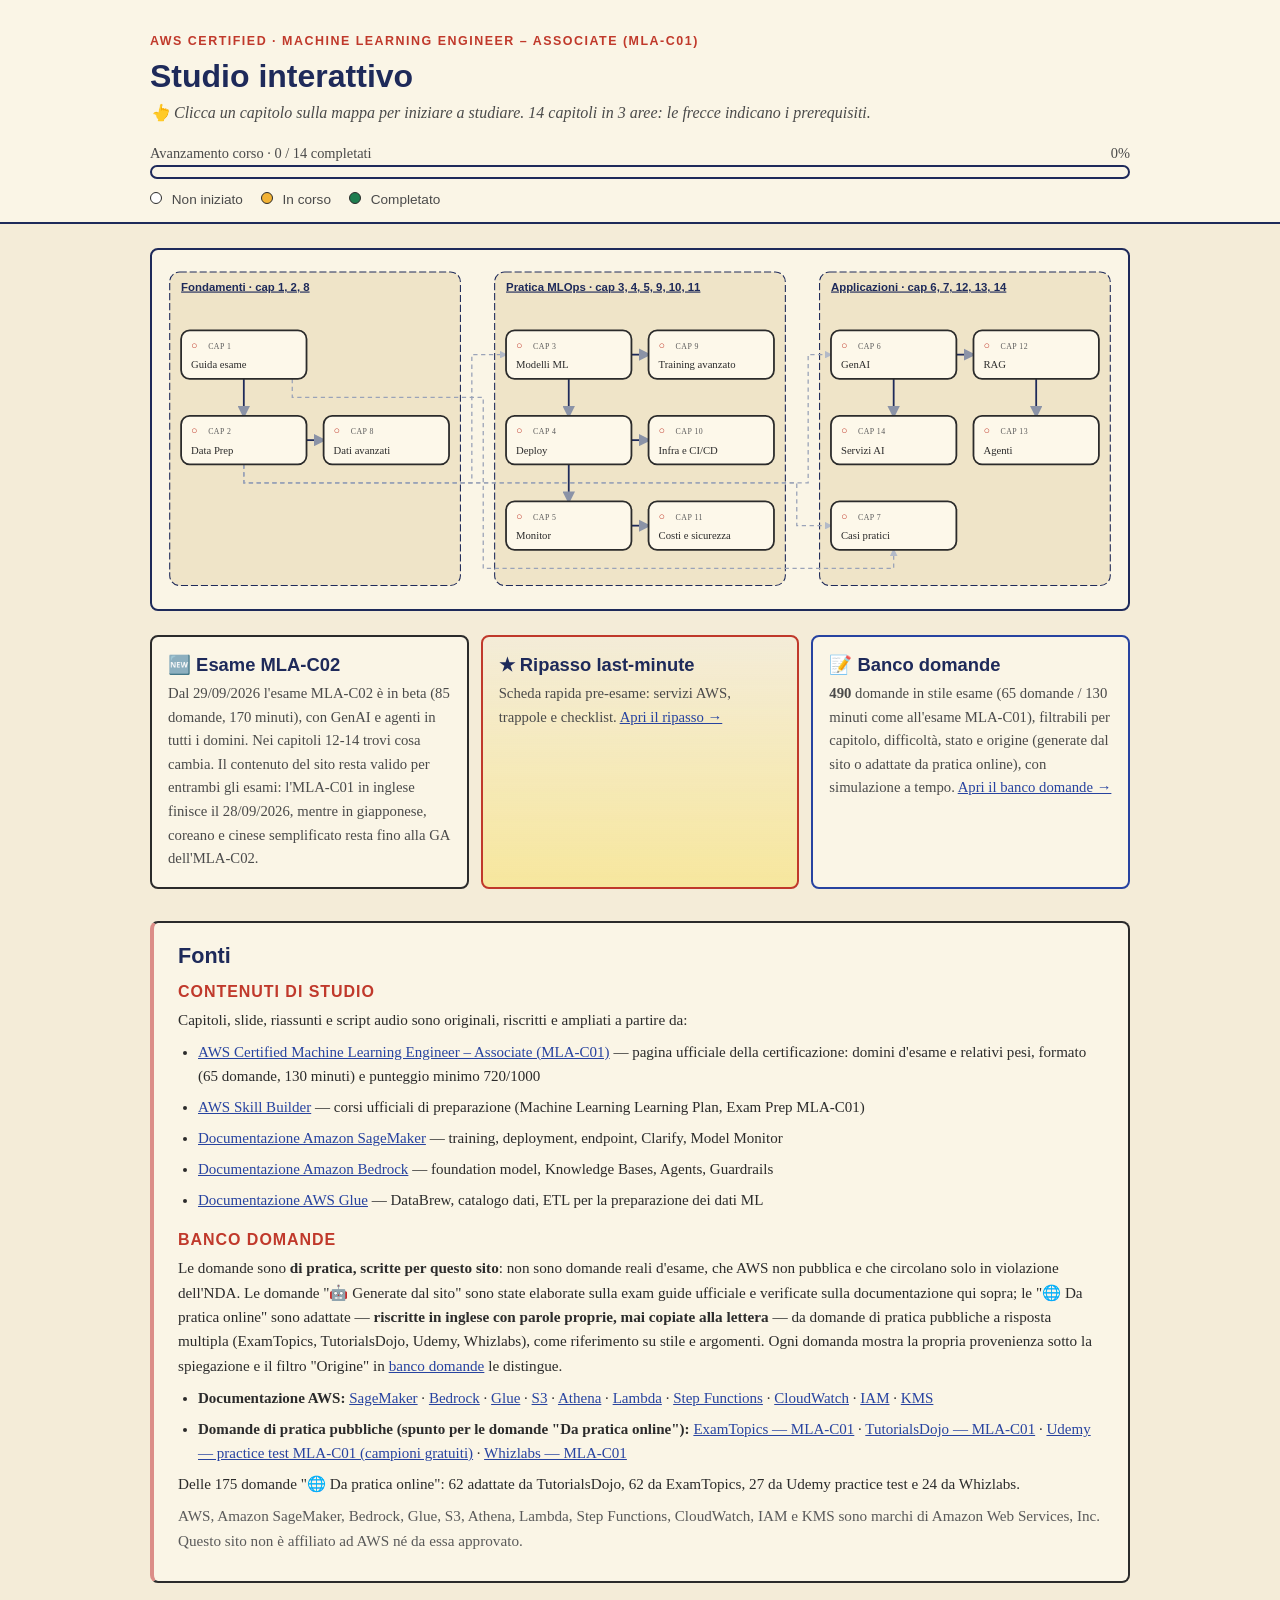
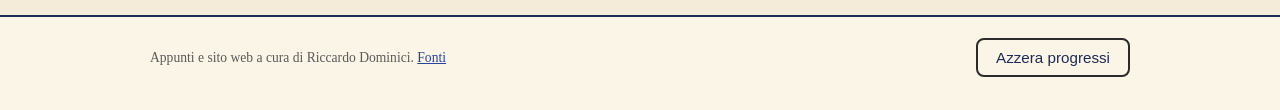
==== commit 7b382a26: "Capitoli 1-7: corretti i 20 errori del report, MLA-C02, funzionalita' chiuse Il report aveva trovato" ====
--- a/index.html
+++ b/index.html
@@ -36,7 +36,7 @@
     <p id="content-warning" class="notice" hidden></p>
     <section class="areas-list">
       <div class="area-cards">
-        <article class="area-card c02-card"><h3>🆕 Esame MLA-C02</h3><p>Dal 29/09/2026 l'esame MLA-C02 è in beta (85 domande, 170 minuti), con GenAI e agenti in tutti i domini. Nei capitoli 12-14 trovi cosa cambia; per il MLA-C01 il contenuto resta valido fino al 28/09/2026.</p></article>
+        <article class="area-card c02-card"><h3>🆕 Esame MLA-C02</h3><p>Dal 29/09/2026 l'esame MLA-C02 è in beta (85 domande, 170 minuti), con GenAI e agenti in tutti i domini. Nei capitoli 12-14 trovi cosa cambia. Il contenuto del sito resta valido per entrambi gli esami: l'MLA-C01 in inglese finisce il 28/09/2026, mentre in giapponese, coreano e cinese semplificato resta fino alla GA dell'MLA-C02.</p></article>
         <article class="area-card ripasso-card"><h3>★ Ripasso last-minute</h3><p>Scheda rapida pre-esame: servizi AWS, trappole e checklist. <a href="chapter.html?id=quick-ref">Apri il ripasso →</a></p></article>
         <article class="area-card domande-card"><h3>📝 Banco domande</h3><p><!-- PROVVISORIO: conteggio da aggiornare a fine lavoro --><strong id="qbank-count">490</strong> domande in stile esame (65 domande / 130 minuti come all'esame MLA-C01), filtrabili per capitolo, difficoltà, stato e origine (generate dal sito o adattate da pratica online), con simulazione a tempo. <a href="domande.html">Apri il banco domande →</a></p></article>
       </div>
--- a/style.css
+++ b/style.css
@@ -101,6 +101,8 @@
 }
 .map-edge { fill: none; stroke: var(--inchiostro-blu); stroke-width: 2.5; }
 .map-edge.dashed { stroke-dasharray: 7 6; }
+/* Collegamenti tra aree diverse: tratteggiati e attenuati, per non competere con le frecce interne */
+.map-edge-cross { stroke: #9aa3b8; stroke-width: 1.8; stroke-dasharray: 6 5; }
 
 .map-node { cursor: pointer; font-family: var(--font-testo); }
 .map-node-box { stroke-width: 2.5; transition: filter 0.15s ease; }
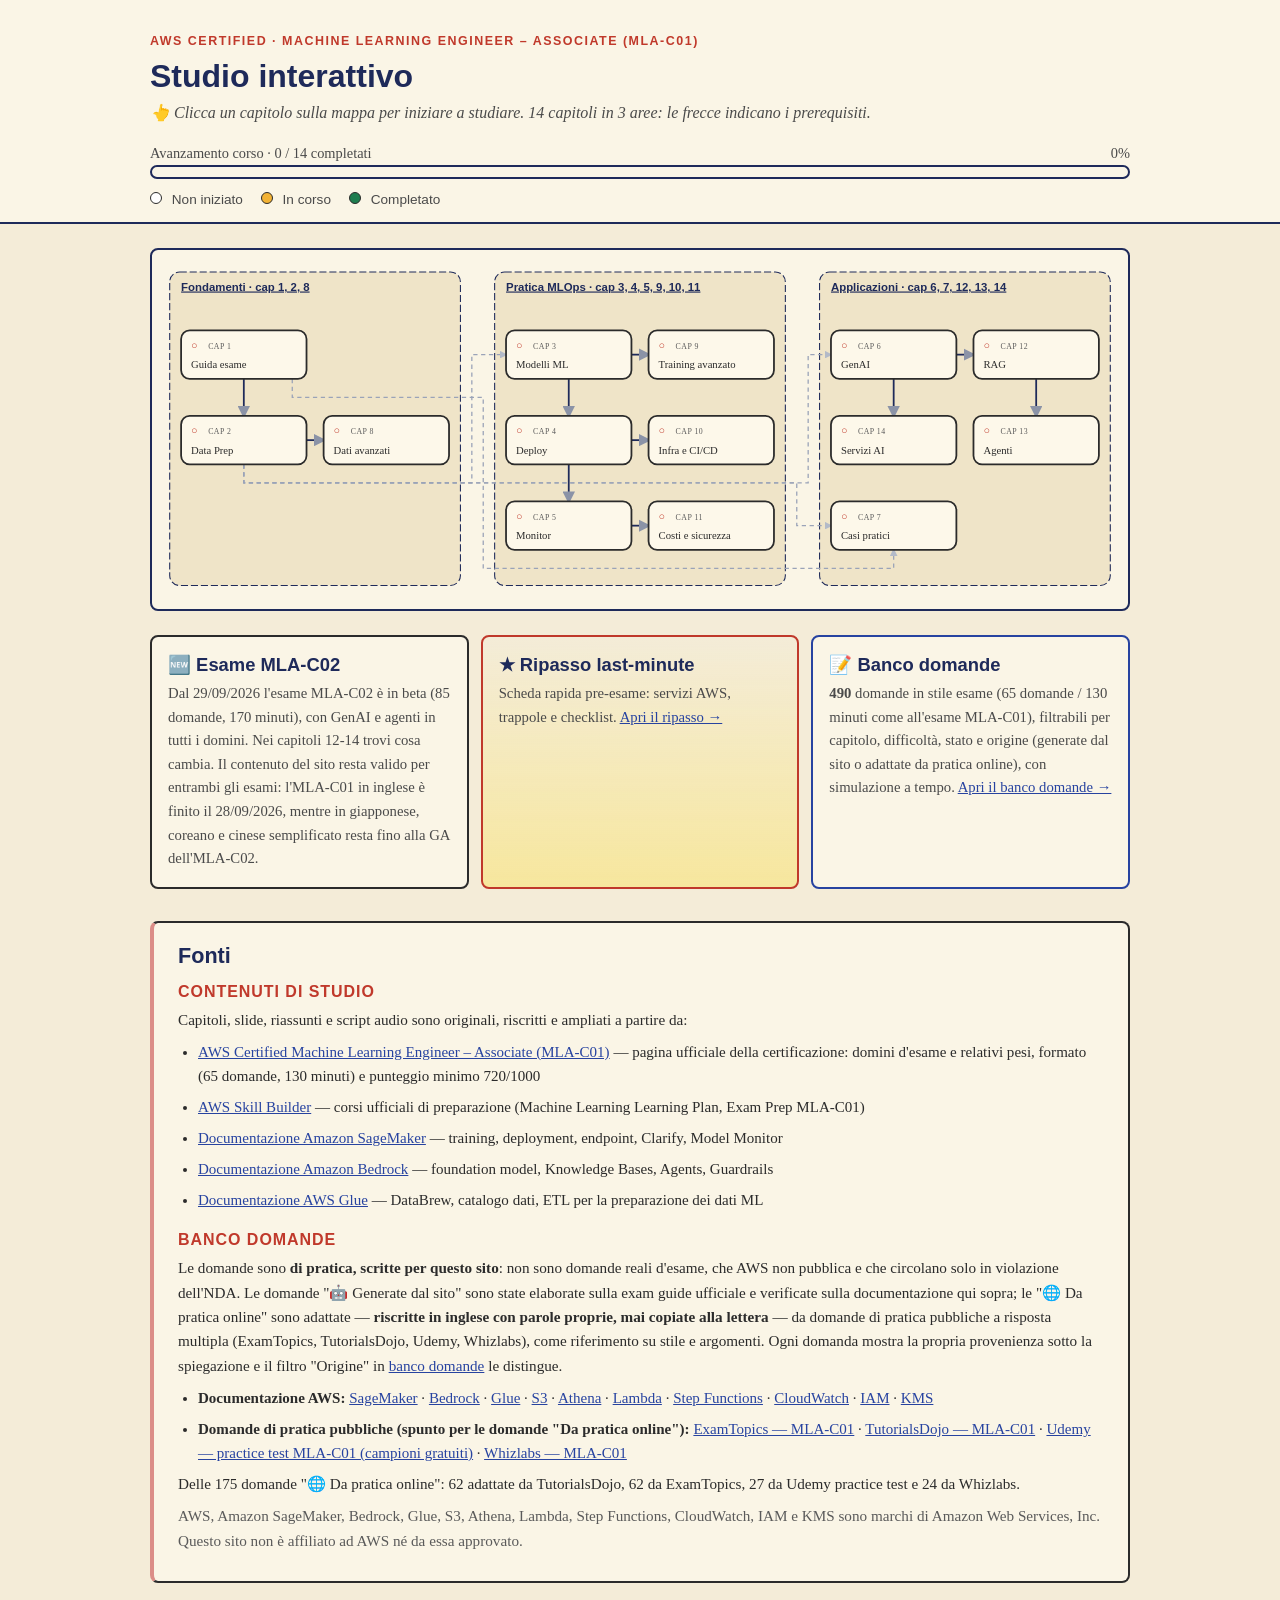
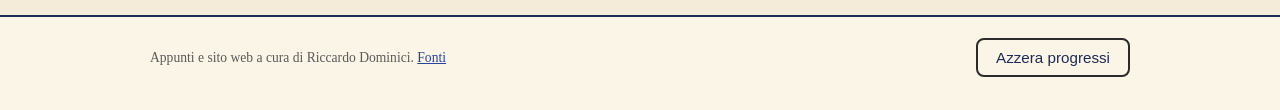
==== commit 499862ea: "Cap. 6-7: Bedrock Agents Classic, tabella dei servizi chiusi completa Bedrock Agents e' in maintenan" ====
--- a/index.html
+++ b/index.html
@@ -36,7 +36,7 @@
     <p id="content-warning" class="notice" hidden></p>
     <section class="areas-list">
       <div class="area-cards">
-        <article class="area-card c02-card"><h3>🆕 Esame MLA-C02</h3><p>Dal 29/09/2026 l'esame MLA-C02 è in beta (85 domande, 170 minuti), con GenAI e agenti in tutti i domini. Nei capitoli 12-14 trovi cosa cambia. Il contenuto del sito resta valido per entrambi gli esami: l'MLA-C01 in inglese finisce il 28/09/2026, mentre in giapponese, coreano e cinese semplificato resta fino alla GA dell'MLA-C02.</p></article>
+        <article class="area-card c02-card"><h3>🆕 Esame MLA-C02</h3><p>Dal 29/09/2026 l'esame MLA-C02 è in beta (85 domande, 170 minuti), con GenAI e agenti in tutti i domini. Nei capitoli 12-14 trovi cosa cambia. Il contenuto del sito resta valido per entrambi gli esami: l'MLA-C01 in inglese è finito il 28/09/2026, mentre in giapponese, coreano e cinese semplificato resta fino alla GA dell'MLA-C02.</p></article>
         <article class="area-card ripasso-card"><h3>★ Ripasso last-minute</h3><p>Scheda rapida pre-esame: servizi AWS, trappole e checklist. <a href="chapter.html?id=quick-ref">Apri il ripasso →</a></p></article>
         <article class="area-card domande-card"><h3>📝 Banco domande</h3><p><!-- PROVVISORIO: conteggio da aggiornare a fine lavoro --><strong id="qbank-count">490</strong> domande in stile esame (65 domande / 130 minuti come all'esame MLA-C01), filtrabili per capitolo, difficoltà, stato e origine (generate dal sito o adattate da pratica online), con simulazione a tempo. <a href="domande.html">Apri il banco domande →</a></p></article>
       </div>
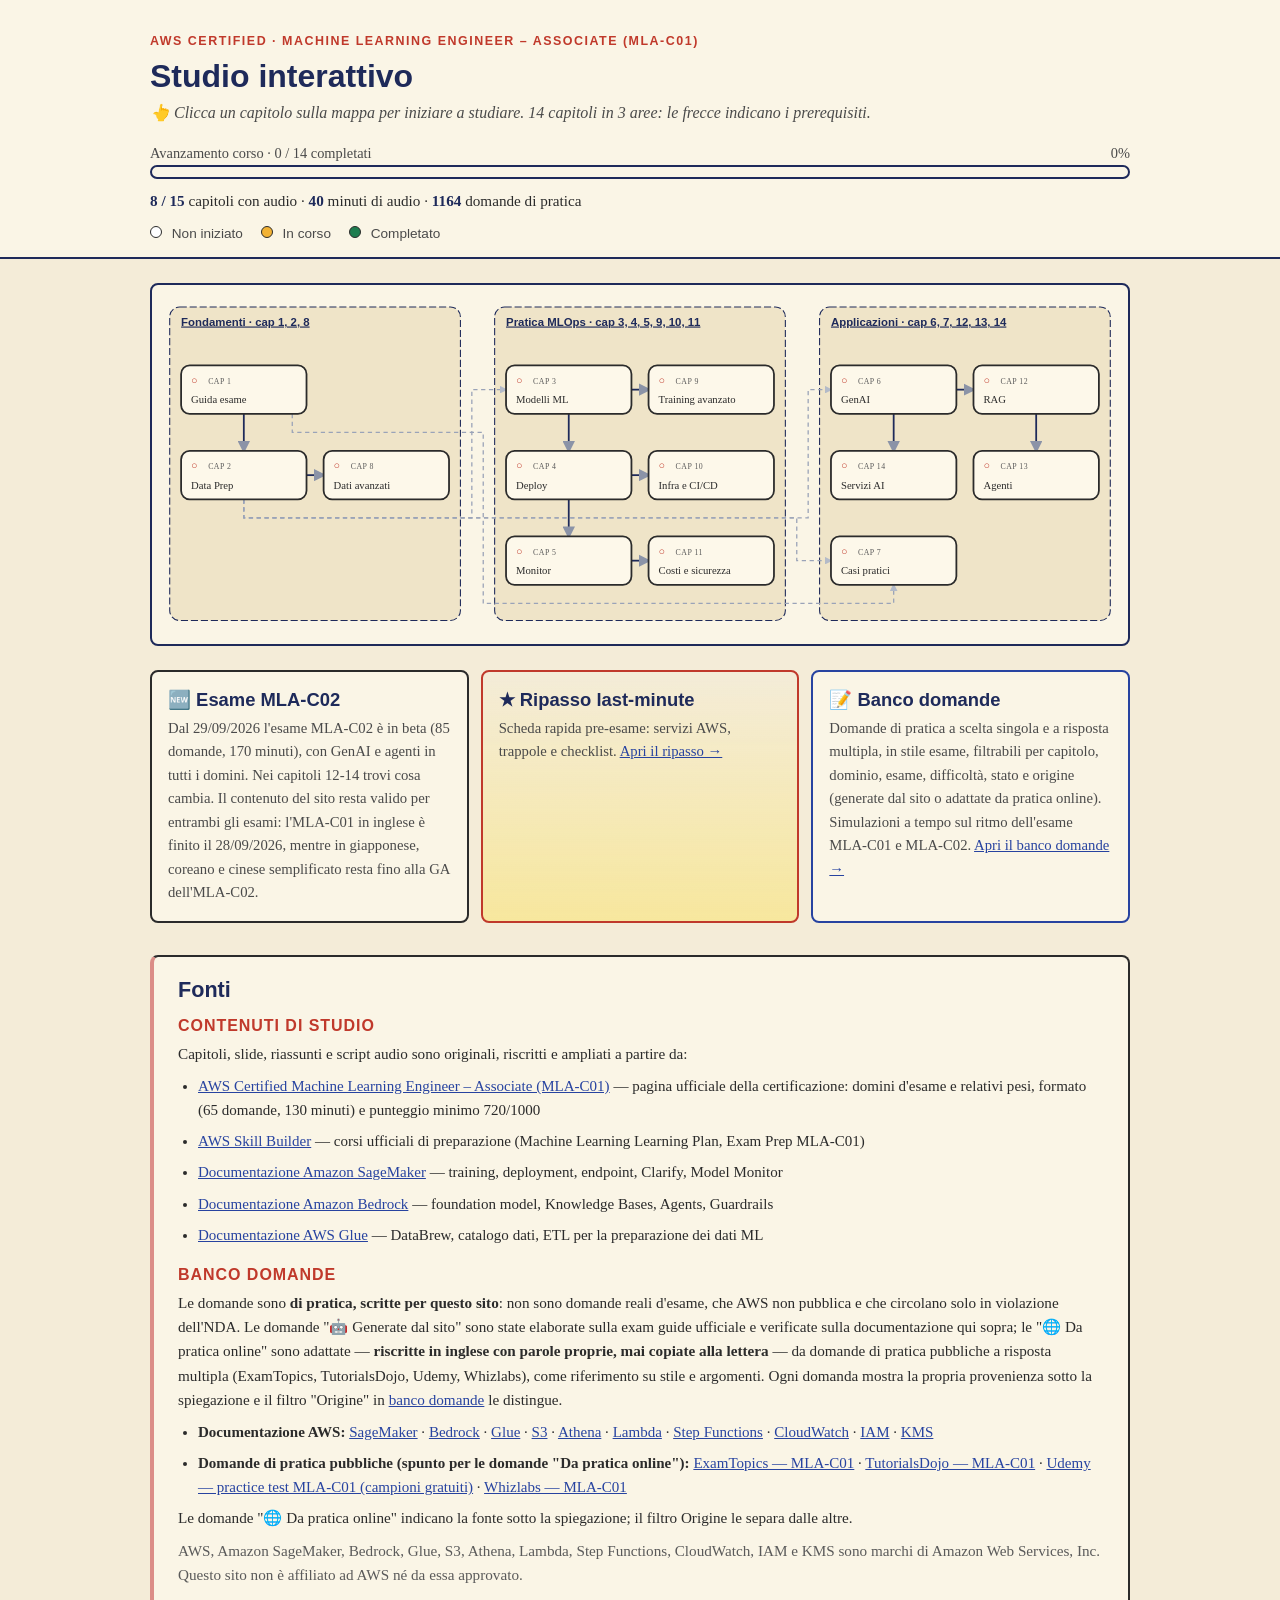
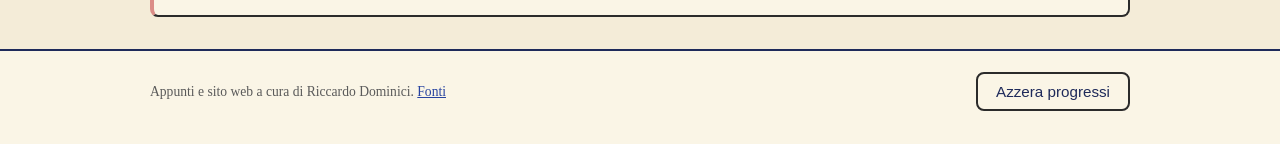
==== commit d4f9ce50: "Home: conteggi calcolati dai contenuti; README aggiornato a 14 capitoli Il numero di domande era scr" ====
--- a/index.html
+++ b/index.html
@@ -21,6 +21,11 @@
           <div id="progress-fill" class="progress-fill"></div>
         </div>
       </div>
+      <p class="stats-line" aria-live="polite">
+        <span id="stat-chapters">…</span> capitoli con audio ·
+        <span id="stat-minutes">…</span> minuti di audio ·
+        <span id="stat-questions">…</span> domande di pratica
+      </p>
       <ul class="legend">
         <li><span class="dot status-todo"></span> Non iniziato</li>
         <li><span class="dot status-doing"></span> In corso</li>
@@ -38,7 +43,7 @@
       <div class="area-cards">
         <article class="area-card c02-card"><h3>🆕 Esame MLA-C02</h3><p>Dal 29/09/2026 l'esame MLA-C02 è in beta (85 domande, 170 minuti), con GenAI e agenti in tutti i domini. Nei capitoli 12-14 trovi cosa cambia. Il contenuto del sito resta valido per entrambi gli esami: l'MLA-C01 in inglese è finito il 28/09/2026, mentre in giapponese, coreano e cinese semplificato resta fino alla GA dell'MLA-C02.</p></article>
         <article class="area-card ripasso-card"><h3>★ Ripasso last-minute</h3><p>Scheda rapida pre-esame: servizi AWS, trappole e checklist. <a href="chapter.html?id=quick-ref">Apri il ripasso →</a></p></article>
-        <article class="area-card domande-card"><h3>📝 Banco domande</h3><p><!-- PROVVISORIO: conteggio da aggiornare a fine lavoro --><strong id="qbank-count">490</strong> domande in stile esame (65 domande / 130 minuti come all'esame MLA-C01), filtrabili per capitolo, difficoltà, stato e origine (generate dal sito o adattate da pratica online), con simulazione a tempo. <a href="domande.html">Apri il banco domande →</a></p></article>
+        <article class="area-card domande-card"><h3>📝 Banco domande</h3><p>Domande di pratica a scelta singola e a risposta multipla, in stile esame, filtrabili per capitolo, dominio, esame, difficoltà, stato e origine (generate dal sito o adattate da pratica online). Simulazioni a tempo sul ritmo dell'esame MLA-C01 e MLA-C02. <a href="domande.html">Apri il banco domande →</a></p></article>
       </div>
     </section>
 
@@ -88,8 +93,7 @@
         </li>
       </ul>
       <p>
-        Delle 175 domande "🌐 Da pratica online": 62 adattate da TutorialsDojo,
-        62 da ExamTopics, 27 da Udemy practice test e 24 da Whizlabs.
+        Le domande "🌐 Da pratica online" indicano la fonte sotto la spiegazione; il filtro Origine le separa dalle altre.
       </p>
       <p class="muted small">
         AWS, Amazon SageMaker, Bedrock, Glue, S3, Athena, Lambda, Step Functions, CloudWatch,
@@ -109,6 +113,7 @@
   <script src="tracker.js"></script>
   <script src="app.js"></script>
   <script src="map.js"></script>
+  <script src="stats.js"></script>
   <script>
     document.addEventListener('DOMContentLoaded', function () {
       var app = window.MLA.app, tracker = window.MLA.tracker;
@@ -123,6 +128,21 @@
         fill.style.width = p.pct + '%';
         fill.parentElement.setAttribute('aria-valuenow', String(p.pct));
       }
+
+      /* Numeri della home: domande, minuti di audio, capitoli con audio. Un fallimento mostra un testo neutro. */
+      function showStats(st) {
+        var neutral = 'non disponibile';
+        document.getElementById('stat-chapters').textContent =
+          st.audioChapters == null ? neutral : st.audioChapters + ' / ' + st.totalChapters;
+        document.getElementById('stat-minutes').textContent =
+          st.minutes == null ? neutral : String(st.minutes);
+        document.getElementById('stat-questions').textContent =
+          st.questions == null ? neutral : String(st.questions);
+      }
+      window.MLA.stats.load().then(showStats).catch(function (err) {
+        console.warn('[stats] calcolo numeri fallito:', err);
+        showStats({ questions: null, minutes: null, audioChapters: null, totalChapters: 15 });
+      });
 
       app.loadContent().then(function (res) {
         if (res.missing.length) {
--- a/style.css
+++ b/style.css
@@ -137,6 +137,10 @@
 .map-item-title { font-weight: 600; overflow-wrap: anywhere; }
 .map-item-req { font-size: 0.85rem; color: #5a5a5a; }
 
+/* Numeri della home (stats.js): riga sotto l'avanzamento */
+.stats-line { margin: 10px 0 0; font-size: 0.95rem; color: var(--inchiostro); }
+.stats-line span { font-weight: 700; color: var(--inchiostro-blu); }
+
 /* Fonti online in fondo al Riassunto */
 .chapter-sources { margin-top: 24px; padding-top: 12px; border-top: 1px dashed var(--inchiostro); }
 .chapter-sources h3 { margin: 0 0 6px; font-size: 1rem; color: var(--inchiostro-blu); }
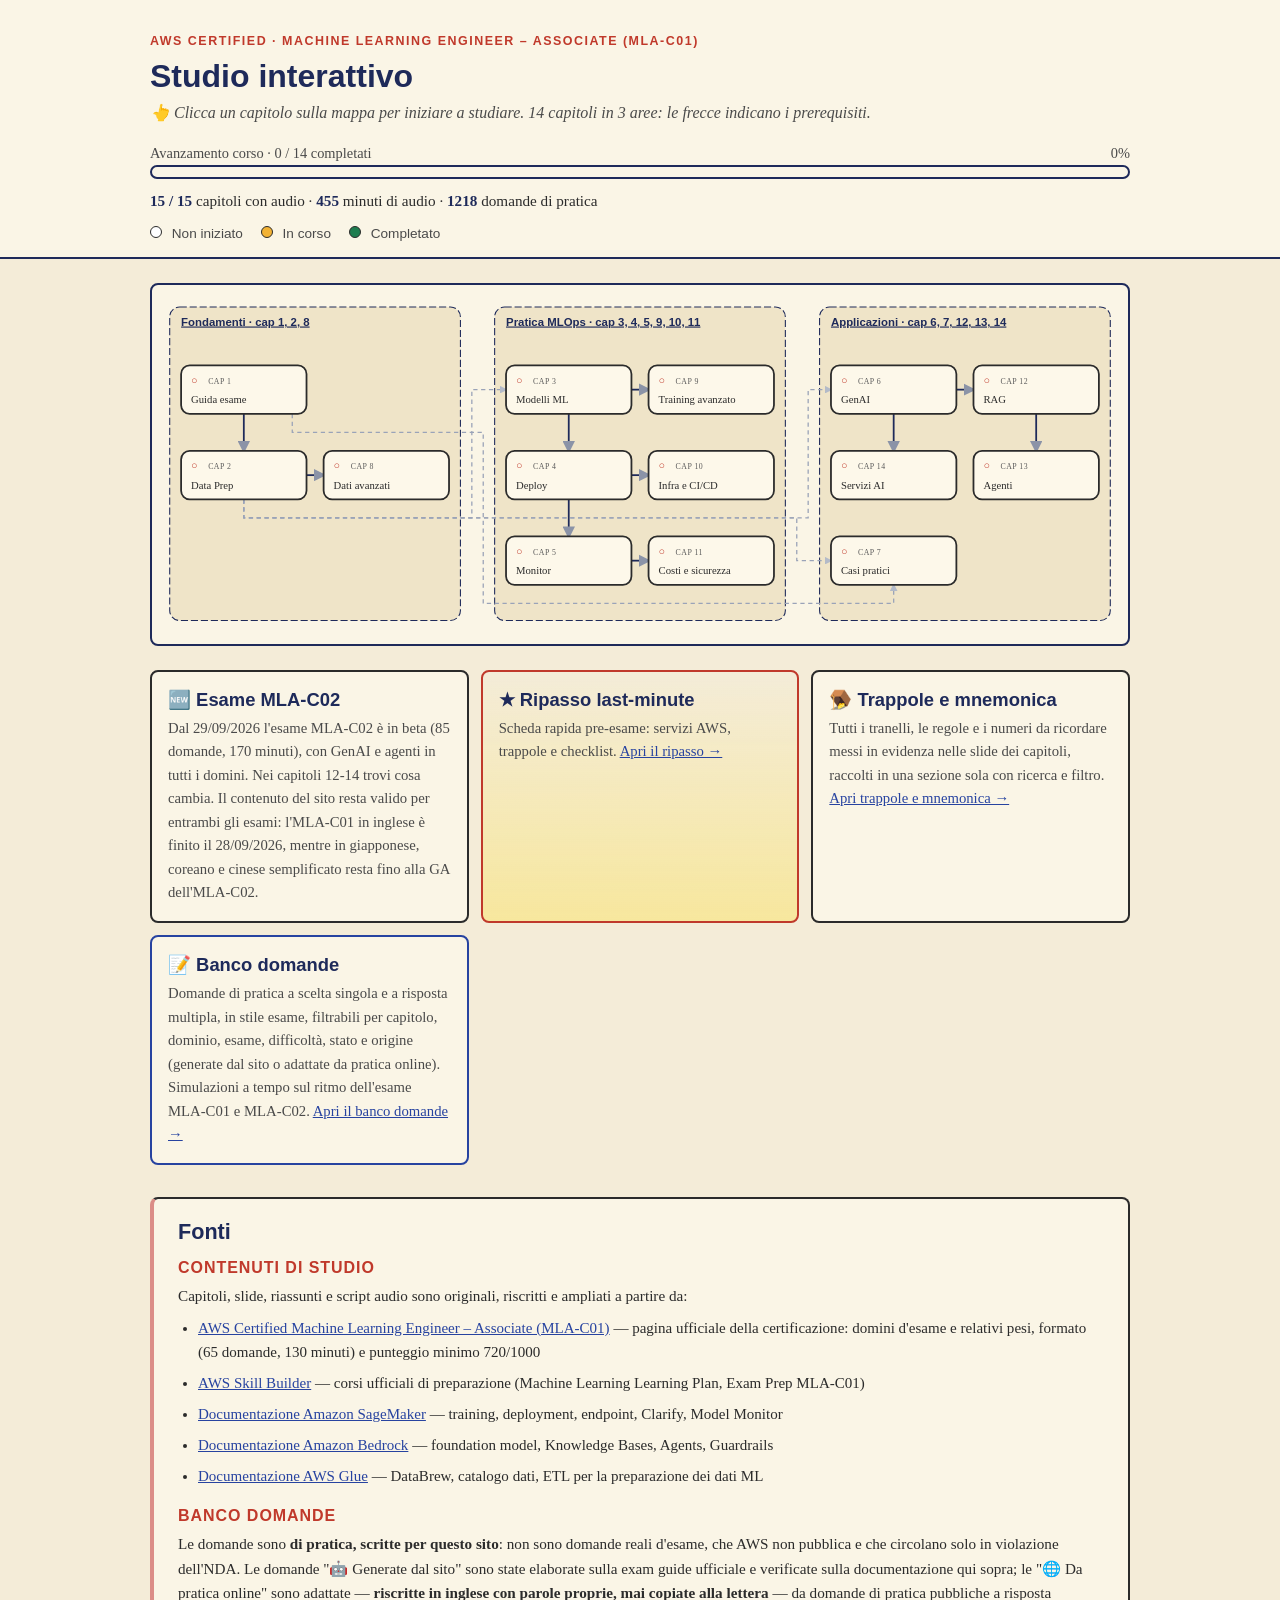
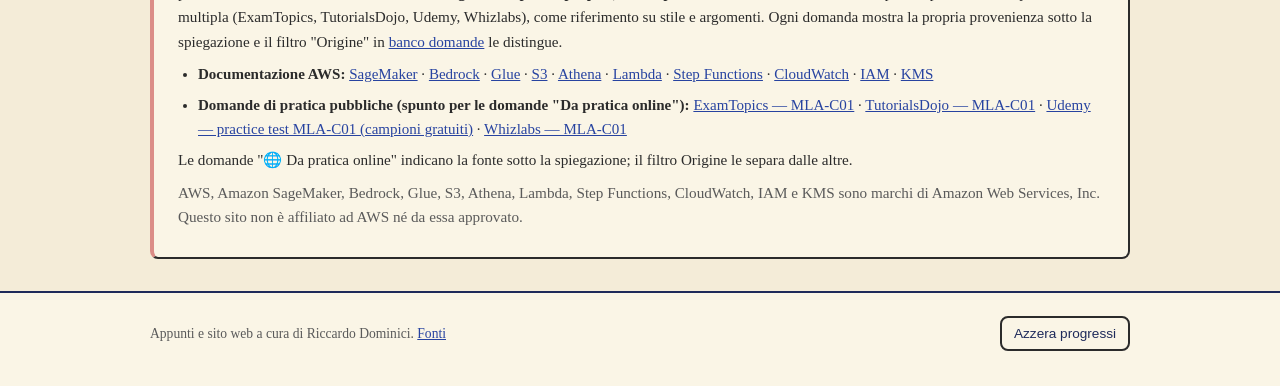
==== commit 90d4c745: "Trappole e mnemonica in una sezione sola, comandi sotto la slide Le due richieste di HUB-11.  1. Nel" ====
--- a/index.html
+++ b/index.html
@@ -43,6 +43,7 @@
       <div class="area-cards">
         <article class="area-card c02-card"><h3>🆕 Esame MLA-C02</h3><p>Dal 29/09/2026 l'esame MLA-C02 è in beta (85 domande, 170 minuti), con GenAI e agenti in tutti i domini. Nei capitoli 12-14 trovi cosa cambia. Il contenuto del sito resta valido per entrambi gli esami: l'MLA-C01 in inglese è finito il 28/09/2026, mentre in giapponese, coreano e cinese semplificato resta fino alla GA dell'MLA-C02.</p></article>
         <article class="area-card ripasso-card"><h3>★ Ripasso last-minute</h3><p>Scheda rapida pre-esame: servizi AWS, trappole e checklist. <a href="chapter.html?id=quick-ref">Apri il ripasso →</a></p></article>
+        <article class="area-card trappole-card"><h3>🪤 Trappole e mnemonica</h3><p>Tutti i tranelli, le regole e i numeri da ricordare messi in evidenza nelle slide dei capitoli, raccolti in una sezione sola con ricerca e filtro. <a href="trappole.html">Apri trappole e mnemonica →</a></p></article>
         <article class="area-card domande-card"><h3>📝 Banco domande</h3><p>Domande di pratica a scelta singola e a risposta multipla, in stile esame, filtrabili per capitolo, dominio, esame, difficoltà, stato e origine (generate dal sito o adattate da pratica online). Simulazioni a tempo sul ritmo dell'esame MLA-C01 e MLA-C02. <a href="domande.html">Apri il banco domande →</a></p></article>
       </div>
     </section>
--- a/style.css
+++ b/style.css
@@ -227,12 +227,19 @@
   padding: 28px 32px;
   min-height: 300px;
 }
+/* Aperta da deep-link (?slide=N): lascia respiro sopra quando la si porta in vista. */
+.slide-card.slide-deeplink { scroll-margin-top: 16px; }
 .slide-body { font-size: 1.08rem; line-height: 1.65; }
 .slide-body h3 { margin-top: 0; font-size: 1.45rem; line-height: 1.3; }
 .slide-body ul { padding-left: 22px; }
 .slide-body li { margin: 8px 0; }
 .slide-bar { display: flex; align-items: center; justify-content: space-between; margin-top: 16px; gap: 8px; }
 .slide-counter { color: #5a5a5a; font-size: 0.9rem; font-family: var(--font-ui); }
+/* Ponte slide → banco domande: "Allenati sulle domande di questa slide (N)". */
+.slide-practice { margin: 12px 0 0; text-align: center; }
+.slide-practice[hidden] { display: none; }
+.btn.slide-practice-btn { background: var(--evidenziatore); border-color: var(--inchiostro-blu); font-weight: 700; }
+.btn.slide-practice-btn:hover { background: rgba(250, 225, 90, 0.85); }
 
 /* ---------- Audio ---------- */
 
@@ -359,7 +366,7 @@
 .tabpanel[hidden] { display: none; }
 
 /* Player custom */
-.player { margin-bottom: 16px; }
+.player { margin: 16px 0; }
 .player-row { display: flex; align-items: center; gap: 8px; flex-wrap: wrap; }
 .player .time {
   font-family: var(--font-ui);
@@ -629,9 +636,32 @@
 .qfb.ko .qfb-title { color: #7f1d1d; }
 .qfb-text { margin: 0; font-size: 0.95rem; line-height: 1.6; }
 .qfb-src { margin: 6px 0 0; font-size: 0.78rem; color: #6a6a6a; font-style: italic; }
+/* Link alla slide della lezione che spiega la domanda (banco domande). */
+.qfb-lesson { margin: 10px 0 0; }
+.btn.small { display: inline-block; font-size: 0.85rem; padding: 6px 12px; text-decoration: none; line-height: 1.4; }
+.qfb-lesson-note { display: block; margin-top: 4px; font-size: 0.78rem; color: #6a6a6a; }
 .qretry { margin-top: 8px; }
 
 .qb-more { display: block; margin: 20px auto 0; }
+
+/* Riquadro del filtro sulla slide della lezione (domande.html?lesson=...). */
+.qb-lesson {
+  background: #fffdf4;
+  border: 2px solid var(--inchiostro-blu);
+  border-left: 4px solid var(--evidenziatore);
+  border-radius: var(--radius);
+  padding: 12px 16px;
+  margin: 20px 0 0;
+}
+.qb-lesson[hidden] { display: none; }
+.qb-lesson:not([hidden]) + .qb-toolbar { margin-top: 12px; }
+.qb-lesson-title { margin: 0; font-family: var(--font-ui); font-weight: 700; color: var(--inchiostro-blu); }
+.qb-lesson-note { margin: 4px 0 0; }
+.qb-lesson-actions { display: flex; gap: 8px; flex-wrap: wrap; margin-top: 10px; }
+@media (max-width: 640px) {
+  .slide-practice .slide-practice-btn { display: block; width: 100%; }
+  .qb-lesson-actions .btn { flex: 1 1 auto; text-align: center; }
+}
 
 /* Simulazione d'esame */
 .exam-setup h2 { margin-top: 0; }
@@ -717,3 +747,467 @@
   .sources { padding: 16px 16px; }
   .sources li { font-size: 0.9rem; }
 }
+
+/* ---------- Schemi delle slide (visuals.js) ---------- */
+/* Stessa palette carta/inchiostro: gli schemi sono appunti disegnati a mano,
+   non illustrazioni. Tutto su una colonna, così restano leggibili su telefono. */
+
+.slide-body .v-block { margin: 14px 0 18px; }
+.slide-body .v-block:first-child { margin-top: 0; }
+.slide-body .v-caption { margin: 6px 0 0; font-size: 0.9rem; color: #5a5a5a; font-style: italic; font-family: var(--font-ui); }
+
+/* Schede termine/definizione */
+.v-text { margin-top: 4px; }
+.v-cards { display: grid; grid-template-columns: 1fr; gap: 10px; }
+@media (min-width: 720px) {
+  .v-cards { grid-template-columns: repeat(2, minmax(0, 1fr)); }
+  /* con molte definizioni lunghe una colonna sola è più leggibile */
+  .v-cards.v-cards-kv { grid-template-columns: repeat(2, minmax(0, 1fr)); }
+}
+.v-card {
+  background: var(--carta-chiara);
+  border: 1px solid rgba(43, 43, 43, 0.28);
+  border-left: 4px solid var(--penna-blu);
+  border-radius: var(--radius);
+  padding: 10px 12px 11px;
+}
+.v-card-head { display: flex; align-items: baseline; gap: 8px; }
+.v-card-term { font-family: var(--font-ui); font-weight: 700; color: var(--inchiostro-blu); line-height: 1.35; }
+.v-card-def, .v-card-text { margin: 4px 0 0; font-size: 0.98rem; line-height: 1.55; }
+.v-card-text { margin-top: 6px; }
+.v-step {
+  flex: 0 0 auto;
+  display: inline-flex; align-items: center; justify-content: center;
+  width: 22px; height: 22px;
+  border-radius: 50%;
+  background: var(--inchiostro-blu);
+  color: var(--carta-chiara);
+  font-family: var(--font-ui); font-size: 0.78rem; font-weight: 700;
+  line-height: 1;
+  transform: translateY(1px);
+}
+.v-card.v-card-plain { border-left-color: var(--margine-rosso); }
+
+/* Flusso / pipeline */
+.v-flow {
+  display: flex; align-items: stretch; gap: 6px; flex-wrap: wrap;
+  padding: 12px;
+  background: var(--carta-chiara);
+  border: 1px solid rgba(43, 43, 43, 0.28);
+  border-radius: var(--radius);
+}
+.v-flow-v { flex-direction: column; align-items: stretch; }
+.v-flow-step {
+  flex: 1 1 120px;
+  display: flex; flex-direction: column; gap: 2px;
+  background: #fffdf4;
+  border: 1.5px solid var(--inchiostro-blu);
+  border-radius: var(--radius);
+  padding: 8px 10px;
+  min-width: 0;
+}
+.v-flow-num {
+  font-family: var(--font-ui); font-size: 0.72rem; font-weight: 700;
+  color: var(--penna-rossa); letter-spacing: 0.08em;
+}
+.v-flow-label { font-family: var(--font-ui); font-weight: 700; color: var(--inchiostro-blu); font-size: 0.94rem; line-height: 1.3; }
+.v-flow-sub { font-size: 0.86rem; line-height: 1.45; color: var(--inchiostro); }
+.v-flow-arrow {
+  align-self: center;
+  color: var(--penna-blu); font-family: var(--font-ui); font-weight: 700; font-size: 1.1rem;
+}
+.v-flow-v .v-flow-arrow { transform: rotate(90deg); }
+.v-flow-loop {
+  flex-basis: 100%;
+  margin-top: 4px; padding-top: 6px;
+  border-top: 1px dashed rgba(43, 43, 43, 0.35);
+  font-family: var(--font-ui); font-size: 0.8rem; color: #5a5a5a;
+}
+.v-flow-step.tone-good { border-color: var(--penna-verde); background: #f2f8f2; }
+.v-flow-step.tone-bad { border-color: var(--penna-rossa); background: #fdf3f2; }
+.v-flow-step.tone-warn { border-color: #b07d10; background: #fdf6e6; }
+
+/* Confronto a colonne */
+.v-compare { display: grid; grid-template-columns: 1fr; gap: 10px; }
+@media (min-width: 640px) { .v-compare { grid-template-columns: repeat(auto-fit, minmax(200px, 1fr)); } }
+.v-compare-col {
+  background: var(--carta-chiara);
+  border: 1.5px solid rgba(43, 43, 43, 0.35);
+  border-top: 4px solid var(--penna-blu);
+  border-radius: var(--radius);
+  padding: 10px 12px;
+}
+.v-compare-col.tone-good { border-top-color: var(--penna-verde); }
+.v-compare-col.tone-bad { border-top-color: var(--penna-rossa); }
+.v-compare-head { margin: 0 0 6px; font-family: var(--font-ui); font-size: 0.95rem; color: var(--inchiostro-blu); }
+.v-compare-list { margin: 0; padding-left: 18px; font-size: 0.94rem; line-height: 1.5; }
+.v-compare-list li { margin: 4px 0; }
+.v-compare-list li.is-good::marker { content: "✓ "; color: var(--penna-verde); }
+.v-compare-list li.is-bad::marker { content: "✗ "; color: var(--penna-rossa); }
+
+/* Barre */
+.v-bars { display: flex; flex-direction: column; gap: 10px; }
+.v-bar-row { }
+.v-bar-head { display: flex; justify-content: space-between; gap: 12px; align-items: baseline; }
+.v-bar-label { font-family: var(--font-ui); font-size: 0.92rem; font-weight: 700; color: var(--inchiostro-blu); }
+.v-bar-value { font-family: var(--font-ui); font-size: 0.9rem; color: var(--penna-rossa); font-weight: 700; white-space: nowrap; }
+.v-bar-track {
+  height: 16px; margin-top: 4px;
+  background: rgba(43, 43, 43, 0.07);
+  border: 1px solid rgba(43, 43, 43, 0.3);
+  border-radius: 3px;
+  overflow: hidden;
+}
+.v-bar-fill {
+  height: 100%;
+  background: repeating-linear-gradient(135deg,
+    rgba(39, 67, 160, 0.75) 0 6px, rgba(39, 67, 160, 0.55) 6px 12px);
+}
+.v-bar-row.tone-good .v-bar-fill { background: repeating-linear-gradient(135deg, rgba(30, 125, 79, 0.8) 0 6px, rgba(30, 125, 79, 0.58) 6px 12px); }
+.v-bar-row.tone-warn .v-bar-fill { background: repeating-linear-gradient(135deg, rgba(176, 125, 16, 0.8) 0 6px, rgba(176, 125, 16, 0.55) 6px 12px); }
+.v-bar-row.tone-bad .v-bar-fill { background: repeating-linear-gradient(135deg, rgba(192, 57, 43, 0.8) 0 6px, rgba(192, 57, 43, 0.55) 6px 12px); }
+.v-bar-note { margin: 3px 0 0; font-size: 0.84rem; color: #5a5a5a; font-family: var(--font-ui); }
+
+/* Barra ripartita */
+.v-stack-bar {
+  display: flex; height: 26px;
+  border: 1.5px solid var(--inchiostro-blu);
+  border-radius: var(--radius);
+  overflow: hidden;
+  background: #fffdf4;
+}
+.v-stack-seg {
+  display: flex; align-items: center; justify-content: center;
+  font-family: var(--font-ui); font-size: 0.76rem; font-weight: 700;
+  color: #fff;
+  min-width: 0;
+  overflow: hidden;
+}
+.v-stack-legend { display: flex; flex-wrap: wrap; gap: 6px 16px; margin-top: 8px; font-size: 0.88rem; }
+.v-stack-key { display: inline-flex; align-items: center; gap: 6px; }
+.v-swatch { display: inline-block; width: 12px; height: 12px; border-radius: 2px; border: 1px solid rgba(43,43,43,0.35); }
+.seg-0 { background: #2743a0; } .seg-1 { background: #b07d10; } .seg-2 { background: #1e7d4f; }
+.seg-3 { background: #c0392b; } .seg-4 { background: #6b5aa8; } .seg-5 { background: #3f7c8c; }
+.v-stack .v-swatch.seg-0, .v-stack .v-swatch.seg-1, .v-stack .v-swatch.seg-2,
+.v-stack .v-swatch.seg-3, .v-stack .v-swatch.seg-4, .v-stack .v-swatch.seg-5 { border-color: rgba(43,43,43,0.5); }
+
+/* Tabella */
+.v-table-wrap { overflow-x: visible; }
+.v-table { border-collapse: collapse; width: 100%; font-size: 0.9rem; font-family: var(--font-ui); }
+.v-table th {
+  text-align: left; padding: 6px 10px;
+  background: var(--carta-chiara);
+  color: var(--inchiostro-blu);
+  border-bottom: 2px solid var(--inchiostro-blu);
+  font-size: 0.84rem; letter-spacing: 0.02em;
+  white-space: nowrap;
+}
+.v-table td { padding: 6px 10px; border-bottom: 1px solid rgba(43, 43, 43, 0.2); vertical-align: top; line-height: 1.45; }
+.v-table tbody tr:nth-child(even) td { background: rgba(244, 236, 216, 0.5); }
+.v-table td.v-row-head, .v-table td:first-child { font-weight: 700; color: var(--inchiostro-blu); }
+.v-table .v-yes { color: var(--penna-verde); font-weight: 700; text-align: center; }
+.v-table .v-no { color: var(--penna-rossa); font-weight: 700; text-align: center; }
+.v-table .v-maybe { color: #b07d10; font-weight: 700; text-align: center; }
+
+/* Livelli (architettura) */
+.v-layers { display: flex; flex-direction: column; gap: 6px; }
+.v-layer {
+  padding: 8px 12px;
+  background: var(--carta-chiara);
+  border: 1.5px solid var(--inchiostro);
+  border-left: 6px solid var(--penna-blu);
+  border-radius: var(--radius);
+  font-family: var(--font-ui);
+}
+.v-layer-label { font-weight: 700; color: var(--inchiostro-blu); font-size: 0.94rem; }
+.v-layer-sub { display: block; font-size: 0.86rem; color: var(--inchiostro); margin-top: 2px; }
+.v-layer.tone-warn { border-left-color: #b07d10; }
+.v-layer.tone-good { border-left-color: var(--penna-verde); }
+.v-layer.tone-bad { border-left-color: var(--penna-rossa); }
+
+/* Albero di decisione */
+.v-tree { background: var(--carta-chiara); border: 1px solid rgba(43,43,43,0.28); border-radius: var(--radius); padding: 12px; }
+.v-tree-root { font-family: var(--font-ui); font-weight: 700; color: var(--inchiostro-blu); font-size: 0.98rem; margin-bottom: 10px; }
+.v-tree-branches { display: grid; grid-template-columns: 1fr; gap: 8px; }
+@media (min-width: 640px) { .v-tree-branches { grid-template-columns: repeat(auto-fit, minmax(180px, 1fr)); } }
+.v-tree-branch { border-left: 3px solid var(--penna-rossa); padding: 4px 0 4px 10px; }
+.v-tree-when { font-size: 0.86rem; color: #5a5a5a; }
+.v-tree-when::before { content: "se "; font-style: italic; }
+.v-tree-then { font-family: var(--font-ui); font-weight: 700; color: var(--penna-verde); font-size: 0.94rem; }
+.v-tree-then::before { content: "→ "; color: var(--penna-blu); }
+.v-tree-note { font-size: 0.82rem; color: #5a5a5a; margin-top: 2px; }
+
+/* Numeri da ricordare */
+.v-stats { display: grid; grid-template-columns: repeat(auto-fit, minmax(140px, 1fr)); gap: 10px; }
+.v-stat {
+  display: flex; flex-direction: column; gap: 2px;
+  padding: 10px 12px;
+  background: var(--carta-chiara);
+  border: 1.5px solid rgba(43, 43, 43, 0.35);
+  border-bottom: 4px solid var(--evidenziatore);
+  border-radius: var(--radius);
+}
+.v-stat-value { font-family: var(--font-ui); font-size: 1.5rem; font-weight: 700; color: var(--inchiostro-blu); line-height: 1.15; }
+.v-stat-label { font-size: 0.88rem; color: var(--inchiostro); line-height: 1.4; }
+.v-stat-note { font-size: 0.78rem; color: #5a5a5a; font-family: var(--font-ui); }
+
+/* Riquadro di attenzione */
+.v-note {
+  display: block;
+  background: #fdf6e6;
+  border: 1px solid #b07d10;
+  border-left: 5px solid #b07d10;
+  border-radius: var(--radius);
+  padding: 10px 14px;
+  font-size: 0.95rem;
+  line-height: 1.55;
+}
+.v-note-title { color: #8a5f07; font-family: var(--font-ui); margin-right: 6px; }
+.v-note.tone-bad { background: #fdf3f2; border-color: var(--penna-rossa); }
+.v-note.tone-bad .v-note-title { color: var(--penna-rossa); }
+.v-note.tone-good { background: #f2f8f2; border-color: var(--penna-verde); }
+.v-note.tone-good .v-note-title { color: var(--penna-verde); }
+
+@media (max-width: 640px) {
+  .slide-body .v-block { margin: 12px 0 14px; }
+  .v-flow { flex-direction: column; }
+  .v-flow-arrow { transform: rotate(90deg); align-self: center; }
+  .v-stat-value { font-size: 1.28rem; }
+}
+
+/* Grafici a curve, matrici 2x2, percorsi di richiesta, formule */
+.v-chart svg { width: 100%; height: auto; display: block; }
+.v-chart {
+  background: var(--carta-chiara);
+  border: 1px solid rgba(43, 43, 43, 0.28);
+  border-radius: var(--radius);
+  padding: 10px 12px 8px;
+}
+.v-chart-legend { display: flex; flex-wrap: wrap; gap: 4px 16px; margin-top: 6px; font-size: 0.84rem; font-family: var(--font-ui); }
+
+.v-matrix-wrap { overflow-x: visible; }
+.v-matrix { border-collapse: collapse; font-family: var(--font-ui); font-size: 0.88rem; }
+.v-matrix th { padding: 6px 10px; font-weight: 700; color: var(--inchiostro-blu); font-size: 0.82rem; }
+.v-matrix thead th { text-align: center; border-bottom: 2px solid var(--inchiostro-blu); }
+.v-matrix .v-matrix-rowhead { text-align: right; border-right: 2px solid var(--inchiostro-blu); white-space: nowrap; }
+.v-matrix .v-matrix-corner { border-bottom: 2px solid var(--inchiostro-blu); border-right: 2px solid var(--inchiostro-blu); }
+.v-matrix td {
+  min-width: 112px; padding: 10px 12px;
+  text-align: center;
+  border: 1px solid rgba(43, 43, 43, 0.22);
+  background: #fffdf4;
+  vertical-align: middle;
+}
+.v-matrix td.tone-good { background: #edf6ee; border-color: rgba(30, 125, 79, 0.45); }
+.v-matrix td.tone-bad { background: #fbeeec; border-color: rgba(192, 57, 43, 0.4); }
+.v-matrix td.tone-warn { background: #fdf6e6; border-color: rgba(176, 125, 16, 0.45); }
+.v-matrix-value { display: block; font-weight: 700; font-size: 1.02rem; color: var(--inchiostro-blu); }
+.v-matrix-note { display: block; font-size: 0.78rem; color: #5a5a5a; margin-top: 2px; line-height: 1.35; }
+
+.v-topo { background: var(--carta-chiara); border: 1px solid rgba(43,43,43,0.28); border-radius: var(--radius); padding: 12px; }
+.v-topo-title { font-family: var(--font-ui); font-weight: 700; color: var(--inchiostro-blu); font-size: 0.9rem; margin-bottom: 8px; }
+.v-topo-row { display: flex; align-items: stretch; gap: 6px; flex-wrap: wrap; }
+.v-topo-node {
+  flex: 1 1 100px; min-width: 0;
+  display: flex; flex-direction: column; gap: 2px;
+  padding: 8px 10px;
+  background: #fffdf4;
+  border: 1.5px solid var(--inchiostro);
+  border-radius: var(--radius);
+}
+.v-topo-node.tone-good { border-color: var(--penna-verde); }
+.v-topo-node.tone-bad { border-color: var(--penna-rossa); }
+.v-topo-node.tone-warn { border-color: #b07d10; }
+.v-topo-node.is-ghost { border-style: dashed; background: transparent; }
+.v-topo-label { font-family: var(--font-ui); font-weight: 700; color: var(--inchiostro-blu); font-size: 0.88rem; line-height: 1.3; }
+.v-topo-sub { font-size: 0.8rem; color: #5a5a5a; line-height: 1.4; }
+.v-topo-arrow { align-self: center; color: var(--penna-blu); font-weight: 700; }
+.v-topo-aside { display: flex; flex-wrap: wrap; gap: 6px; margin-top: 10px; padding-top: 8px; border-top: 1px dashed rgba(43,43,43,0.3); }
+.v-topo-tag {
+  font-family: var(--font-ui); font-size: 0.78rem;
+  padding: 2px 8px; border-radius: 10px;
+  background: #fffdf4; border: 1px solid rgba(43,43,43,0.35); color: var(--inchiostro);
+}
+
+.v-formula-box {
+  text-align: center;
+  font-family: var(--font-testo);
+  padding: 12px 16px;
+  background: var(--carta-chiara);
+  border: 1px solid var(--margine-rosso);
+  border-left: 4px solid var(--penna-blu);
+  border-radius: var(--radius);
+}
+.v-formula-box math { font-size: 1.2em; }
+.v-formula-box .v-formula-fb { display: none; font-size: 1.12rem; font-style: italic; }
+.no-mathml .v-formula-box .v-formula-fb { display: block; }
+.v-formula-box .formula-caption { text-align: left; }
+.v-chart-title { font-family: var(--font-ui); font-weight: 700; color: var(--inchiostro-blu); font-size: 0.9rem; margin-bottom: 6px; }
+.v-chart-panels { display: grid; grid-template-columns: 1fr; gap: 10px; }
+@media (min-width: 720px) { .v-chart-panels.is-multi { grid-template-columns: repeat(2, minmax(0, 1fr)); } }
+.v-chart-cell { min-width: 0; }
+.v-chart-panel-title { font-family: var(--font-ui); font-size: 0.82rem; font-weight: 700; color: var(--penna-rossa); text-transform: uppercase; letter-spacing: 0.06em; }
+.v-cards.v-cards-single { grid-template-columns: 1fr; }
+.v-notes { display: flex; flex-direction: column; gap: 8px; margin-top: 10px; }
+.v-card-term, .v-bar-label, .v-table td:first-child, .v-matrix-value { overflow-wrap: anywhere; }
+.v-code {
+  font-family: ui-monospace, "SF Mono", Menlo, Consolas, monospace;
+  font-size: 0.88em;
+  background: rgba(39, 67, 160, 0.08);
+  border: 1px solid rgba(39, 67, 160, 0.18);
+  border-radius: 3px;
+  padding: 0 4px;
+  white-space: nowrap;
+}
+.v-formula-box .v-formula-fb.is-only { display: block; }
+/* Contenitori che scorrono: l'etichetta compare solo se c'è davvero overflow */
+.v-scroll { position: relative; overflow-x: auto; -webkit-overflow-scrolling: touch; }
+.v-scroll.is-scrollable { padding-bottom: 18px; }
+.v-scroll.is-scrollable::after {
+  content: "scorri per vedere tutto →";
+  position: absolute; bottom: 0; left: 0;
+  font-family: var(--font-ui); font-size: 0.72rem; color: #5a5a5a;
+  letter-spacing: 0.02em;
+}
+@media (max-width: 640px) {
+  /* sul telefono le tabelle stanno più strette e vanno a capo invece di
+     spingere tutto fuori schermo */
+  .v-table { font-size: 0.84rem; }
+  .v-table th, .v-table td { padding: 5px 7px; }
+  .v-matrix td { min-width: 88px; padding: 8px; }
+  /* su telefono una formula lunga va ridotta: MathML non va a capo da solo,
+     quindi o entra nella larghezza o viene tagliata */
+  .v-formula-box { font-size: 0.92rem; padding: 10px 10px; }
+  .v-formula-box math { font-size: 0.92em; }
+}
+
+/* Etichette lunghe senza spazi (nomi di API, parametri) non devono allargare
+   la slide: vanno spezzate, come già fa .v-card-term. */
+.v-topo-label, .v-topo-sub, .v-stat-note, .v-flow-label, .v-flow-sub,
+.v-layer-label, .v-layer-sub, .v-chart-panel-title, .v-tree-then,
+.v-bar-note, .v-matrix-note, .v-compare-head {
+  overflow-wrap: anywhere;
+}
+
+/* ---------- Trappole d'esame e mnemonica (trappole.html) ---------- */
+
+.trappole { padding-top: 16px; padding-bottom: 48px; }
+.trap-toolbar {
+  position: sticky; top: 0; z-index: 5;
+  display: flex; flex-wrap: wrap; gap: 12px; align-items: flex-end;
+  margin: 8px 0 0;
+  padding: 12px 14px;
+  background: var(--carta-chiara);
+  border: 1px solid rgba(43, 43, 43, 0.35);
+  border-radius: var(--radius);
+  box-shadow: 0 2px 6px rgba(43, 43, 43, 0.08);
+}
+.trap-field {
+  display: flex; flex-direction: column; gap: 4px;
+  font-family: var(--font-ui); font-size: 0.78rem; font-weight: 700;
+  color: var(--inchiostro-blu); text-transform: uppercase; letter-spacing: 0.06em;
+}
+.trap-search, .trap-select {
+  font-family: var(--font-ui); font-size: 0.92rem; font-weight: 400;
+  letter-spacing: normal; text-transform: none;
+  padding: 7px 10px;
+  border: 1px solid var(--inchiostro-blu);
+  border-radius: 4px;
+  background: #fffdf4; color: var(--inchiostro);
+}
+.trap-search { min-width: 240px; }
+.trap-select { max-width: 340px; }
+.trap-chips { display: flex; flex-wrap: wrap; gap: 6px; margin-left: auto; }
+.trap-chip[aria-pressed="true"] {
+  background: var(--evidenziatore);
+  border-color: var(--inchiostro-blu);
+  font-weight: 700;
+}
+.trap-count { margin: 12px 0 0; font-size: 0.88rem; }
+
+.trap-group { margin-top: 26px; }
+.trap-group-title {
+  display: flex; align-items: baseline; gap: 10px;
+  margin: 0 0 12px;
+  padding-bottom: 6px;
+  border-bottom: 2px solid var(--inchiostro-blu);
+  font-size: 1.18rem;
+}
+.trap-group-n {
+  color: var(--penna-rossa); font-size: 0.76rem; font-weight: 700;
+  text-transform: uppercase; letter-spacing: 0.08em;
+}
+.trap-group-count {
+  margin-left: auto;
+  padding: 1px 9px;
+  border-radius: 999px;
+  background: var(--evidenziatore);
+  font-size: 0.78rem;
+}
+
+.trap-results { display: block; }
+.trap-card {
+  margin: 0 0 12px;
+  padding: 12px 16px;
+  background: var(--carta-chiara);
+  border: 1px solid rgba(43, 43, 43, 0.3);
+  border-left: 4px solid var(--penna-rossa);
+  border-radius: var(--radius);
+}
+.trap-type-rule { border-left-color: var(--penna-blu); }
+.trap-type-numbers { border-left-color: var(--penna-verde); }
+.trap-type-system { border-left-color: #6b4c9a; }
+
+.trap-meta {
+  display: flex; flex-wrap: wrap; align-items: center; gap: 8px;
+  margin: 0 0 6px;
+}
+.trap-badge {
+  font-family: var(--font-ui); font-size: 0.72rem; font-weight: 700;
+  text-transform: uppercase; letter-spacing: 0.06em;
+  padding: 2px 8px; border-radius: 999px;
+  background: rgba(192, 57, 43, 0.12); color: var(--penna-rossa);
+}
+.trap-badge-rule { background: rgba(39, 67, 160, 0.12); color: var(--penna-blu); }
+.trap-badge-numbers { background: rgba(30, 125, 79, 0.12); color: var(--penna-verde); }
+.trap-badge-system { background: rgba(107, 76, 154, 0.14); color: #543a7d; }
+.trap-source { color: #5a5a5a; font-size: 0.78rem; font-family: var(--font-ui); }
+.trap-title { margin: 0 0 6px; font-size: 1.02rem; }
+.trap-text { margin: 0; font-size: 0.96rem; }
+.trap-foot { margin: 10px 0 0; }
+.trap-open { font-family: var(--font-ui); font-size: 0.84rem; font-weight: 700; }
+
+.trap-number-list { display: grid; grid-template-columns: auto 1fr; gap: 2px 10px; margin: 0; font-size: 0.92rem; }
+.trap-number-list dt { font-family: var(--font-ui); font-weight: 700; color: var(--inchiostro-blu); white-space: nowrap; }
+.trap-number-list dd { margin: 0; }
+.trap-note, .trap-sub { color: #555; }
+.trap-steps { margin: 0; padding-left: 20px; font-size: 0.94rem; }
+.trap-steps li { margin: 4px 0; }
+
+.trap-table-wrap { overflow-x: auto; margin-top: 10px; }
+.trap-table { border-collapse: collapse; width: 100%; font-size: 0.82rem; }
+.trap-table th, .trap-table td {
+  padding: 5px 8px; border: 1px solid rgba(43, 43, 43, 0.25);
+  text-align: left; vertical-align: top;
+}
+.trap-table th { background: rgba(30, 42, 90, 0.07); font-family: var(--font-ui); }
+
+/* Due schede per riga da tablet in su: si legge meglio di una colonna lunga
+ * e le schede restano allineate in alto. */
+@media (min-width: 720px) {
+  .trap-group > .trap-card {
+    display: inline-block;
+    width: calc(50% - 5px);
+    margin-right: 10px;
+    vertical-align: top;
+  }
+  .trap-group > .trap-card:nth-of-type(even) { margin-right: 0; }
+}
+
+@media (max-width: 640px) {
+  .trap-toolbar { position: static; }
+  .trap-chips { margin-left: 0; }
+  .trap-search, .trap-select { width: 100%; max-width: none; min-width: 0; }
+  .trap-field { width: 100%; }
+  .trap-group-title { flex-wrap: wrap; }
+}
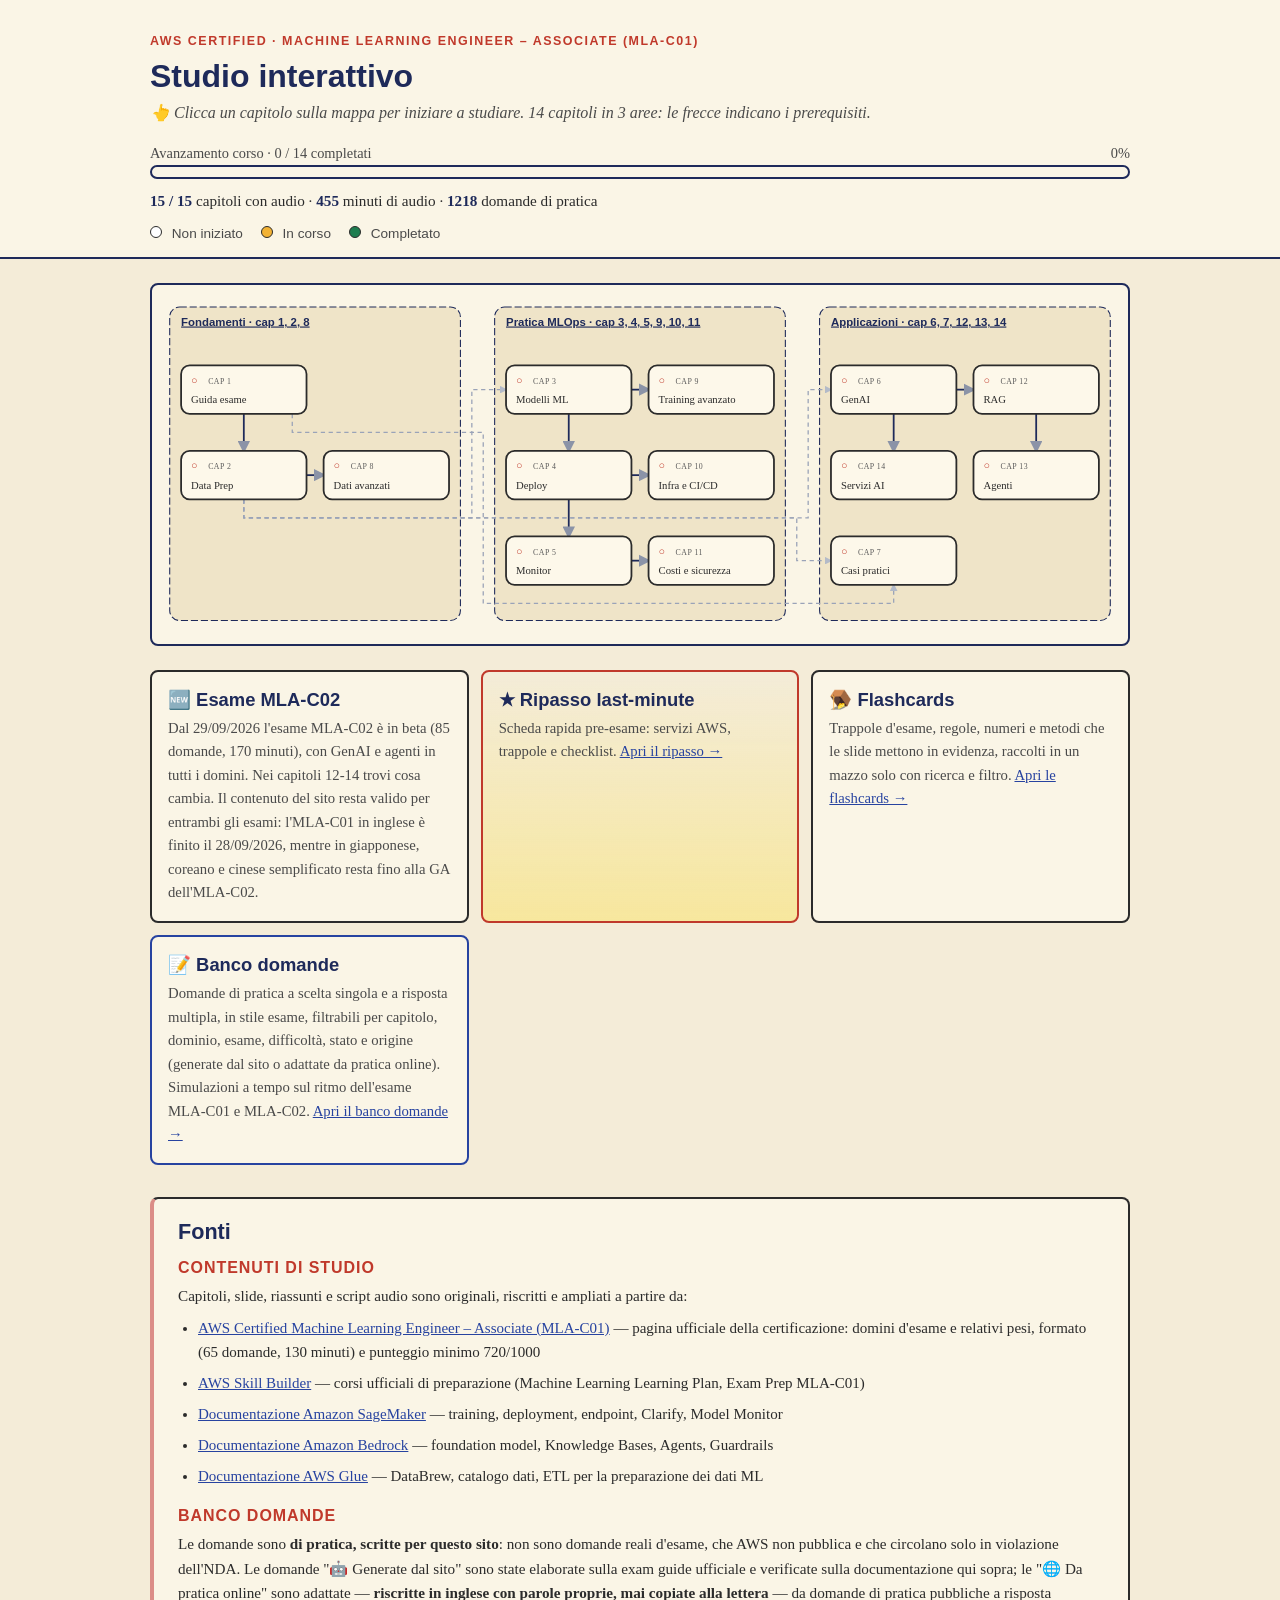
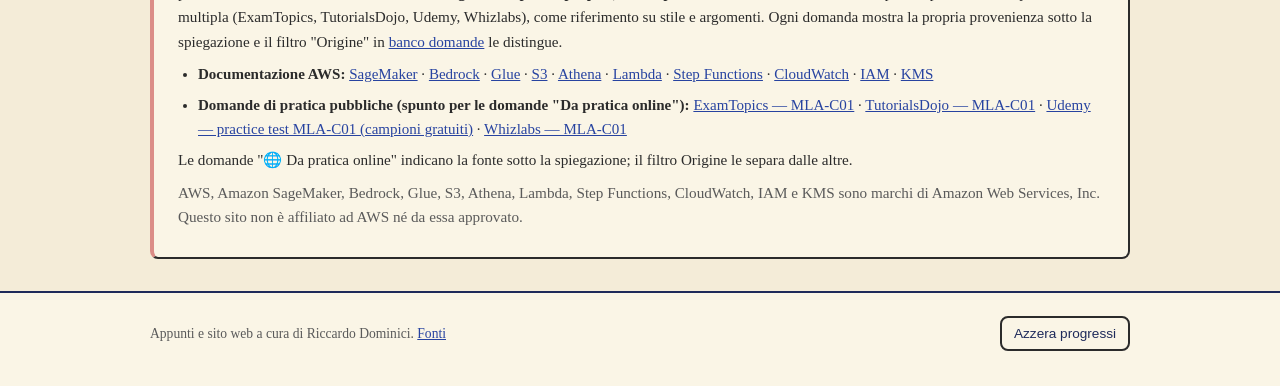
==== commit 7d130ec2: "Flashcards: nome nuovo, capitolo 1 fuori, filtri in italiano - La sezione si chiama "Flashcards" (ho" ====
--- a/index.html
+++ b/index.html
@@ -43,7 +43,7 @@
       <div class="area-cards">
         <article class="area-card c02-card"><h3>🆕 Esame MLA-C02</h3><p>Dal 29/09/2026 l'esame MLA-C02 è in beta (85 domande, 170 minuti), con GenAI e agenti in tutti i domini. Nei capitoli 12-14 trovi cosa cambia. Il contenuto del sito resta valido per entrambi gli esami: l'MLA-C01 in inglese è finito il 28/09/2026, mentre in giapponese, coreano e cinese semplificato resta fino alla GA dell'MLA-C02.</p></article>
         <article class="area-card ripasso-card"><h3>★ Ripasso last-minute</h3><p>Scheda rapida pre-esame: servizi AWS, trappole e checklist. <a href="chapter.html?id=quick-ref">Apri il ripasso →</a></p></article>
-        <article class="area-card trappole-card"><h3>🪤 Trappole e mnemonica</h3><p>Tutti i tranelli, le regole e i numeri da ricordare messi in evidenza nelle slide dei capitoli, raccolti in una sezione sola con ricerca e filtro. <a href="trappole.html">Apri trappole e mnemonica →</a></p></article>
+        <article class="area-card trappole-card"><h3>🪤 Flashcards</h3><p>Trappole d'esame, regole, numeri e metodi che le slide mettono in evidenza, raccolti in un mazzo solo con ricerca e filtro. <a href="trappole.html">Apri le flashcards →</a></p></article>
         <article class="area-card domande-card"><h3>📝 Banco domande</h3><p>Domande di pratica a scelta singola e a risposta multipla, in stile esame, filtrabili per capitolo, dominio, esame, difficoltà, stato e origine (generate dal sito o adattate da pratica online). Simulazioni a tempo sul ritmo dell'esame MLA-C01 e MLA-C02. <a href="domande.html">Apri il banco domande →</a></p></article>
       </div>
     </section>
